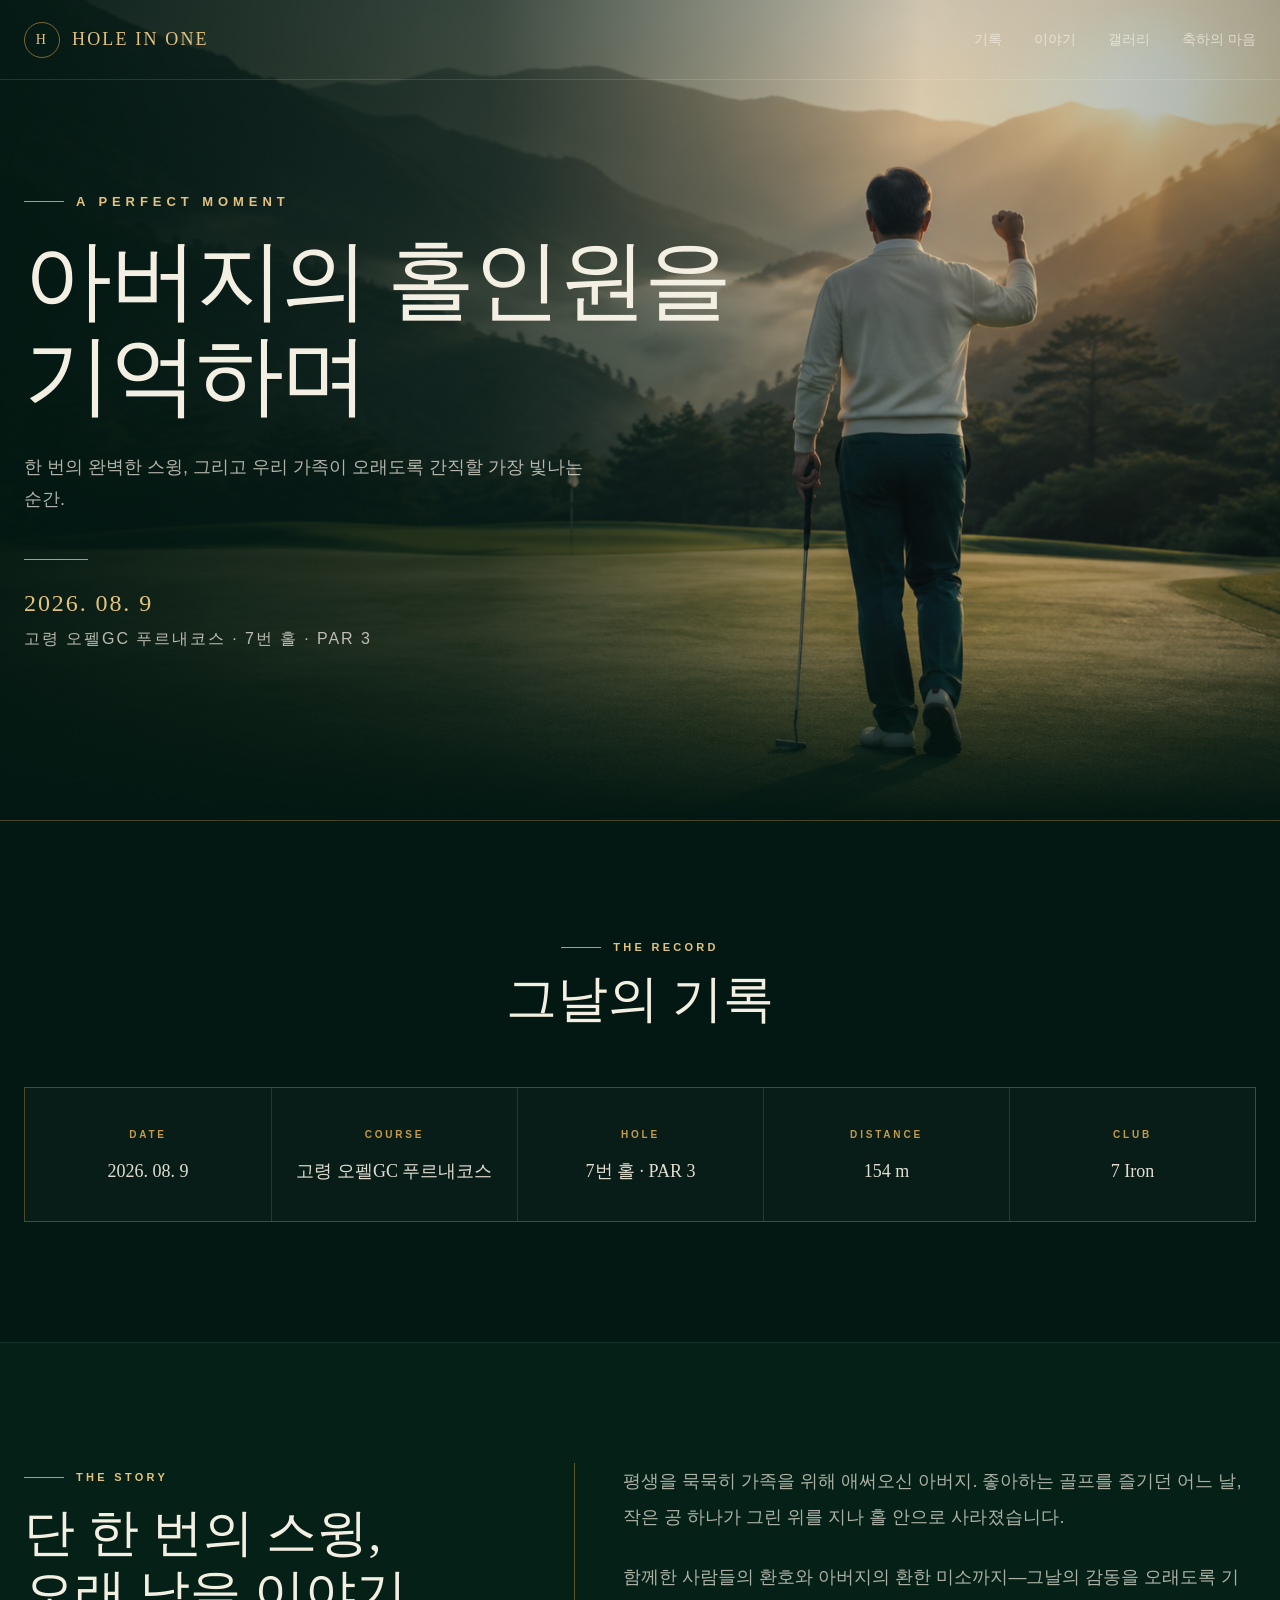
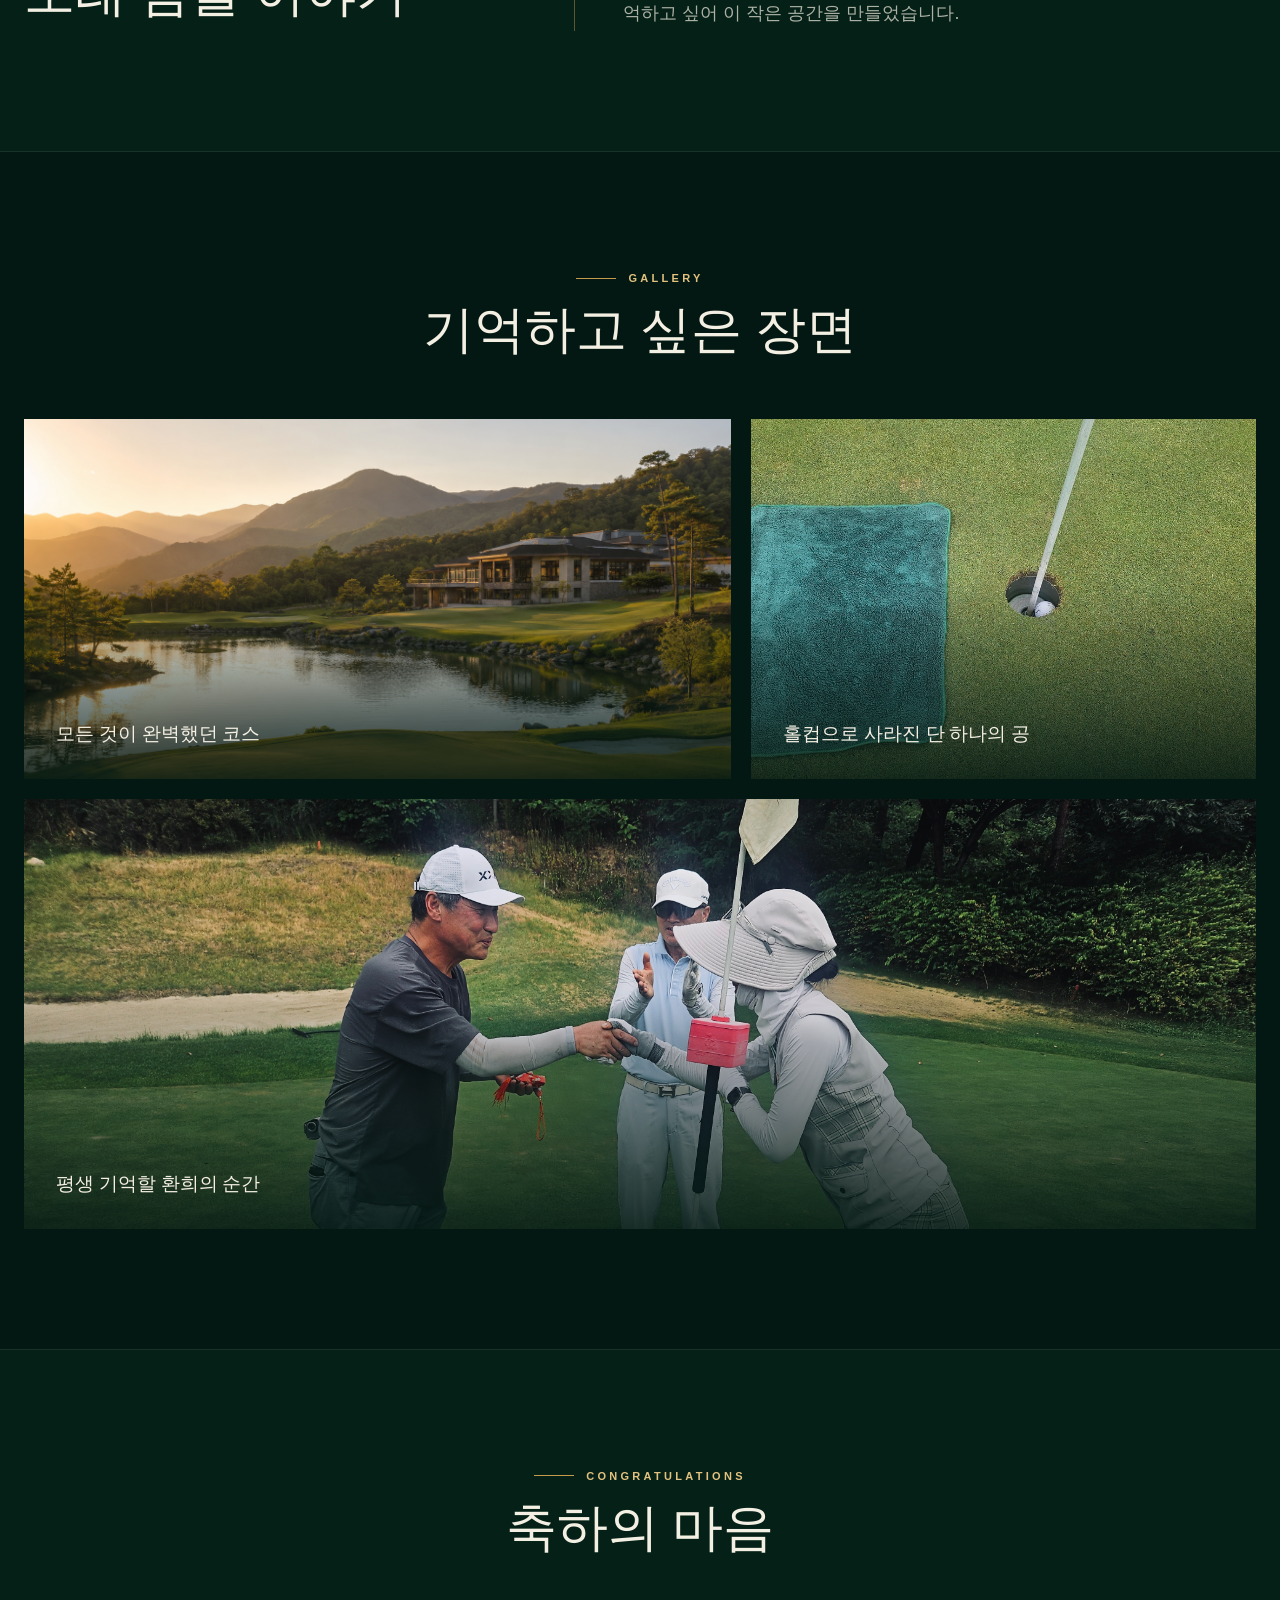
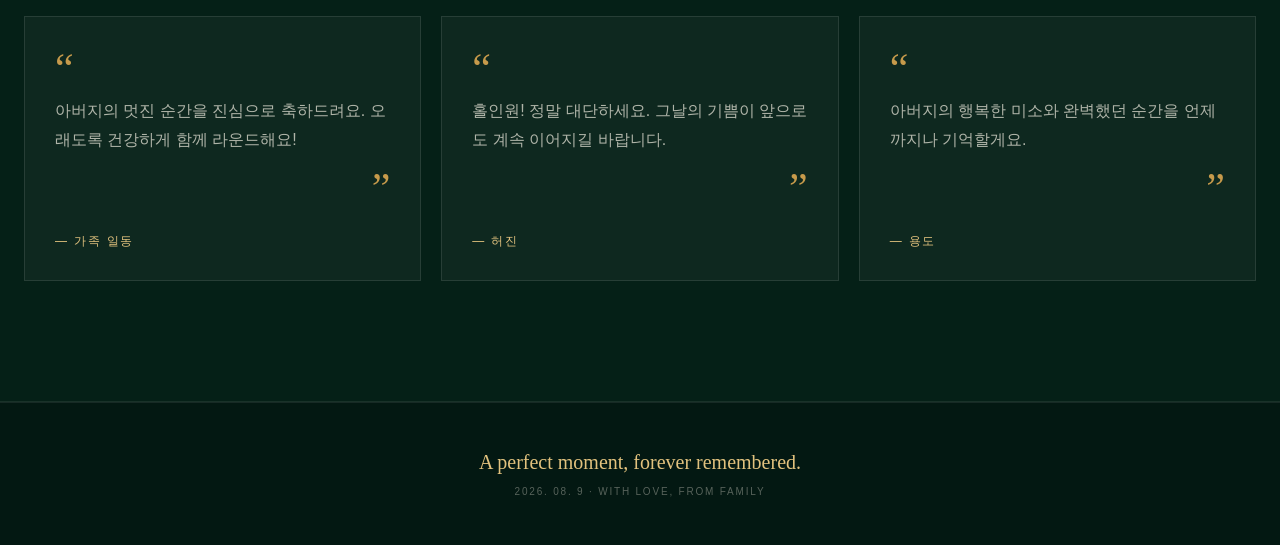
==== index.html @ 411aa20e "chore: add favicon.ico and prefer it in head" ====
<!doctype html>
<html lang="ko">
  <head>
    <meta charset="UTF-8" />
    <meta name="viewport" content="width=device-width, initial-scale=1" />
    <meta name="description" content="평생 기억할 아버지의 홀인원, 그 완벽한 순간을 기록합니다." />
    <meta name="theme-color" content="#031812" />
    <title>아버지의 홀인원 기념관</title>
    <!-- Social preview / favicon -->
    <link rel="icon" href="/favicon.ico" />
    <link rel="icon" type="image/png" href="/images/hero/hole-in-one-hero.png" />
    <link rel="apple-touch-icon" href="/images/hero/hole-in-one-hero.png" />
    <link rel="canonical" href="https://yongdokim5083.github.io/fathers-hole-in-one-static/" />
    <meta property="og:title" content="아버지의 홀인원 기념관" />
    <meta property="og:description" content="평생 기억할 아버지의 홀인원, 그 완벽한 순간을 기록합니다." />
    <meta property="og:type" content="website" />
    <meta property="og:url" content="https://yongdokim5083.github.io/fathers-hole-in-one-static/" />
    <meta property="og:image" content="https://yongdokim5083.github.io/fathers-hole-in-one-static/images/hero/hole-in-one-hero.png" />
    <meta name="twitter:card" content="summary_large_image" />
    <meta name="twitter:title" content="아버지의 홀인원 기념관" />
    <meta name="twitter:description" content="평생 기억할 아버지의 홀인원, 그 완벽한 순간을 기록합니다." />
    <meta name="twitter:image" content="https://yongdokim5083.github.io/fathers-hole-in-one-static/images/hero/hole-in-one-hero.png" />
    <link rel="stylesheet" href="./css/style.css" />
  </head>
  <body>
    <main>
      <section id="home" class="hero">
        <div class="hero__image" aria-hidden="true"></div>
        <div class="hero__shade" aria-hidden="true"></div>
        <header class="site-header">
          <a class="brand" href="#home" aria-label="처음으로"><span class="brand__mark">H</span><span>HOLE IN ONE</span></a>
          <nav aria-label="주요 메뉴">
            <a href="#record">기록</a><a href="#story">이야기</a><a href="#gallery">갤러리</a><a href="#messages">축하의 마음</a>
          </nav>
        </header>
        <div class="hero__content shell">
          <div class="hero__copy">
            <p class="overline"><span></span>A perfect moment</p>
            <h1 data-content="hero.title"></h1>
            <p class="hero__subtitle" data-content="hero.subtitle"></p>
            <div class="gold-line"></div>
            <p class="hero__date" data-content="event.date"></p>
            <p class="hero__place"><span data-content="event.club"></span> · <span data-content="event.course"></span></p>
          </div>
        </div>
      </section>

      <section id="record" class="section shell">
        <div class="section-title"><p class="eyebrow">The record</p><h2>그날의 기록</h2></div>
        <div id="record-grid" class="record-grid"></div>
      </section>

      <section id="story" class="section section--tinted">
        <div class="shell story-grid">
          <div><p class="eyebrow eyebrow--left">The story</p><h2>단 한 번의 스윙,<br />오래 남을 이야기</h2></div>
          <div id="story-copy" class="story-copy"></div>
        </div>
      </section>

      <section id="gallery" class="section shell">
        <div class="section-title"><p class="eyebrow">Gallery</p><h2>기억하고 싶은 장면</h2></div>
        <div id="gallery-grid" class="gallery-grid"></div>
      </section>

      <section id="messages" class="section section--tinted">
        <div class="shell">
          <div class="section-title"><p class="eyebrow">Congratulations</p><h2>축하의 마음</h2></div>
          <div id="message-grid" class="message-grid"></div>
        </div>
      </section>
    </main>

    <footer class="footer"><p>A perfect moment, forever remembered.</p><small><span data-content="event.date"></span> · WITH LOVE, FROM FAMILY</small></footer>

    <div id="image-modal" class="modal" role="dialog" aria-modal="true" aria-label="사진 크게 보기" aria-hidden="true">
      <button class="modal__backdrop" type="button" aria-label="사진 닫기"></button>
      <div class="modal__panel">
        <button id="modal-close" class="modal__close" type="button" aria-label="사진 닫기">×</button>
        <img id="modal-image" src="" alt="" />
        <p id="modal-caption"></p>
      </div>
    </div>
    <script src="./js/content.js"></script>
    <script src="./js/main.js"></script>
  </body>
</html>
---- css/style.css ----
:root {
  --forest-950:#031812; --forest-900:#08251c; --gold:#c69a4b; --gold-light:#e2c27e; --ivory:#f4efe3;
  --serif:Georgia,"Times New Roman","Noto Serif KR",serif; --sans:Arial,"Pretendard","Noto Sans KR",sans-serif;
}
*{box-sizing:border-box} html{scroll-behavior:smooth} body{margin:0;background:var(--forest-950);color:var(--ivory);font-family:var(--sans)}
a{color:inherit;text-decoration:none} img{display:block;max-width:100%} ::selection{background:var(--gold);color:var(--forest-950)}
.shell{width:min(calc(100% - 48px),1280px);margin-inline:auto}.hero{position:relative;min-height:820px;border-bottom:1px solid rgba(198,154,75,.35);overflow:hidden}
.hero__image{position:absolute;inset:0;background:url('../images/hero/hole-in-one-hero.png') 62% center/cover no-repeat}
.hero__shade{position:absolute;inset:0;background:linear-gradient(90deg,rgba(3,24,18,.94),rgba(3,24,18,.74) 38%,rgba(3,24,18,.14) 72%,rgba(3,24,18,.34)),linear-gradient(0deg,var(--forest-950),transparent 24%)}
.site-header{position:absolute;z-index:2;inset:0 0 auto;display:flex;align-items:center;justify-content:space-between;height:80px;padding:0 max(24px,calc((100vw - 1280px)/2));border-bottom:1px solid rgba(255,255,255,.12)}
.brand{display:flex;align-items:center;gap:12px;color:var(--gold-light);font:18px var(--serif);letter-spacing:.12em}.brand__mark{display:grid;place-items:center;width:36px;height:36px;border:1px solid rgba(198,154,75,.6);border-radius:50%;font-size:14px}
nav{display:flex;gap:32px;font-size:14px;color:rgba(244,239,227,.72)}nav a{transition:color .2s}nav a:hover{color:var(--gold-light)}
.hero__content{position:relative;display:flex;align-items:center;min-height:820px;padding-top:120px;padding-bottom:80px}.hero__copy{max-width:760px;animation:rise .9s ease-out both}
.overline{display:flex;align-items:center;gap:12px;margin:0 0 24px;color:var(--gold-light);font-size:13px;font-weight:700;letter-spacing:.38em;text-transform:uppercase}.overline span{width:40px;height:1px;background:var(--gold)}
h1,h2{margin:0;font-family:var(--serif);font-weight:500}h1{max-width:760px;font-size:clamp(50px,7vw,88px);line-height:1.08;letter-spacing:-.025em}h2{font-size:clamp(38px,4vw,52px);line-height:1.18}
.hero__subtitle{max-width:580px;margin:28px 0 0;color:rgba(244,239,227,.72);font-size:18px;line-height:1.8}.gold-line{width:64px;height:1px;margin-top:44px;background:var(--gold)}
.hero__date{margin:30px 0 0;color:var(--gold-light);font:24px var(--serif);letter-spacing:.08em}.hero__place{margin-top:12px;color:rgba(244,239,227,.75);letter-spacing:.12em}
.section{padding-block:120px;scroll-margin-top:40px}.section--tinted{border-block:1px solid rgba(255,255,255,.08);background:rgba(8,37,28,.6)}.section-title{text-align:center;margin-bottom:58px}.section-title h2{margin-top:16px}
.eyebrow{display:flex;align-items:center;justify-content:center;gap:12px;margin:0;color:var(--gold-light);font-size:11px;font-weight:700;letter-spacing:.3em;text-transform:uppercase}.eyebrow::before{content:"";width:40px;height:1px;background:var(--gold)}.eyebrow--left{justify-content:flex-start}
.record-grid{display:grid;grid-template-columns:repeat(5,1fr);border:1px solid rgba(198,154,75,.35);background:rgba(255,255,255,.025)}.record{padding:36px 20px;text-align:center}.record+.record{border-left:1px solid rgba(198,154,75,.2)}.record small{color:var(--gold);font-size:10px;font-weight:700;letter-spacing:.28em;text-transform:uppercase}.record p{margin:16px 0 0;color:rgba(244,239,227,.92);font:18px/1.5 var(--serif)}
.story-grid{display:grid;grid-template-columns:.8fr 1.2fr;align-items:center;gap:96px}.story-grid h2{margin-top:20px}.story-copy{border-left:1px solid rgba(198,154,75,.45);padding-left:48px}.story-copy p{max-width:720px;margin:0 0 24px;color:rgba(244,239,227,.7);font-size:18px;line-height:2}.story-copy p:last-child{margin-bottom:0}
.gallery-grid{display:grid;grid-template-columns:7fr 5fr;gap:20px}.gallery-item{position:relative;overflow:hidden;min-height:360px;padding:0;border:0;background:var(--forest-900);color:var(--ivory);cursor:zoom-in;text-align:left}.gallery-item:last-child{grid-column:1/-1;min-height:430px}.gallery-item img{width:100%;height:100%;position:absolute;inset:0;object-fit:cover;transition:transform .7s}.gallery-item:hover img,.gallery-item:focus-visible img{transform:scale(1.025)}.gallery-item::after{content:"";position:absolute;inset:0;background:linear-gradient(0deg,rgba(3,24,18,.86),transparent 55%)}.gallery-item span{position:absolute;z-index:1;inset:auto 0 0;padding:32px;font:19px var(--serif)}.gallery-item:focus-visible{outline:2px solid var(--gold-light);outline-offset:4px}
.message-grid{display:grid;grid-template-columns:repeat(3,1fr);gap:20px}
.message{margin:0;padding:30px;border:1px solid rgba(255,255,255,.1);background:rgba(255,255,255,.035)}
.message::before{content:'“';display:block;color:var(--gold);font:42px/1 var(--serif)}
.message p{min-height:96px;margin:8px 0 0;color:rgba(244,239,227,.7);line-height:1.8}
.message p::after{content:'”';display:block;color:var(--gold);font:42px/1 var(--serif);margin-top:12px;text-align:right}
.message footer{margin-top:24px;color:var(--gold-light);font-size:12px;letter-spacing:.15em}
.note{text-align:center;margin:30px 0 0;color:rgba(244,239,227,.4);font-size:12px}
.note code{font-family:monospace}
.footer{padding:48px 24px;text-align:center;border-top:1px solid rgba(255,255,255,.08)}.footer p{margin:0;color:var(--gold-light);font:20px var(--serif)}.footer small{display:block;margin-top:12px;color:rgba(244,239,227,.35);font-size:10px;letter-spacing:.18em}
.modal{position:fixed;z-index:100;inset:0;display:grid;place-items:center;padding:24px;visibility:hidden;opacity:0;transition:opacity .25s,visibility .25s}.modal.is-open{visibility:visible;opacity:1}.modal__backdrop{position:absolute;inset:0;width:100%;height:100%;border:0;background:rgba(1,10,7,.92);cursor:zoom-out}.modal__panel{position:relative;z-index:1;display:flex;flex-direction:column;align-items:center;max-width:min(1100px,94vw);max-height:92vh}.modal__panel img{display:block;max-width:100%;max-height:82vh;object-fit:contain;box-shadow:0 24px 80px rgba(0,0,0,.55)}.modal__panel p{margin:16px 0 0;color:rgba(244,239,227,.8);font:18px var(--serif);text-align:center}.modal__close{position:absolute;z-index:2;top:-18px;right:-18px;display:grid;place-items:center;width:44px;height:44px;border:1px solid rgba(226,194,126,.65);border-radius:50%;background:var(--forest-950);color:var(--ivory);font-size:30px;line-height:1;cursor:pointer}.modal__close:hover,.modal__close:focus-visible{background:var(--gold);color:var(--forest-950)}body.modal-open{overflow:hidden}
@keyframes rise{from{opacity:0;transform:translateY(20px)}to{opacity:1;transform:translateY(0)}}
@media(max-width:850px){.brand>span:last-child{display:none}nav{gap:18px;font-size:12px}.hero,.hero__content{min-height:740px}.hero__image{background-position:68% center}.record-grid{grid-template-columns:repeat(2,1fr)}.record+.record{border-left:0}.record:nth-child(even){border-left:1px solid rgba(198,154,75,.2)}.record:nth-child(n+3){border-top:1px solid rgba(198,154,75,.2)}.story-grid{grid-template-columns:1fr;gap:44px}.story-copy{padding-left:28px}.gallery-grid{grid-template-columns:1fr}.gallery-item:last-child{grid-column:auto}.message-grid{grid-template-columns:1fr}}
@media(max-width:560px){.shell{width:min(calc(100% - 32px),1280px)}.site-header{height:72px;padding-inline:16px}nav{gap:12px;font-size:11px}nav a:last-child{display:none}.hero__shade{background:linear-gradient(90deg,rgba(3,24,18,.92),rgba(3,24,18,.55)),linear-gradient(0deg,var(--forest-950),transparent 30%)}h1{font-size:48px}.hero__subtitle{font-size:16px}.section{padding-block:88px}.record-grid{grid-template-columns:1fr}.record:nth-child(even){border-left:0}.record+.record{border-top:1px solid rgba(198,154,75,.2)}.gallery-item,.gallery-item:last-child{min-height:320px}.modal{padding:14px}.modal__close{top:10px;right:10px;width:40px;height:40px;background:rgba(3,24,18,.85)}.modal__panel p{font-size:16px}}
@media(prefers-reduced-motion:reduce){html{scroll-behavior:auto}.hero__copy{animation:none}.gallery-item img{transition:none}}
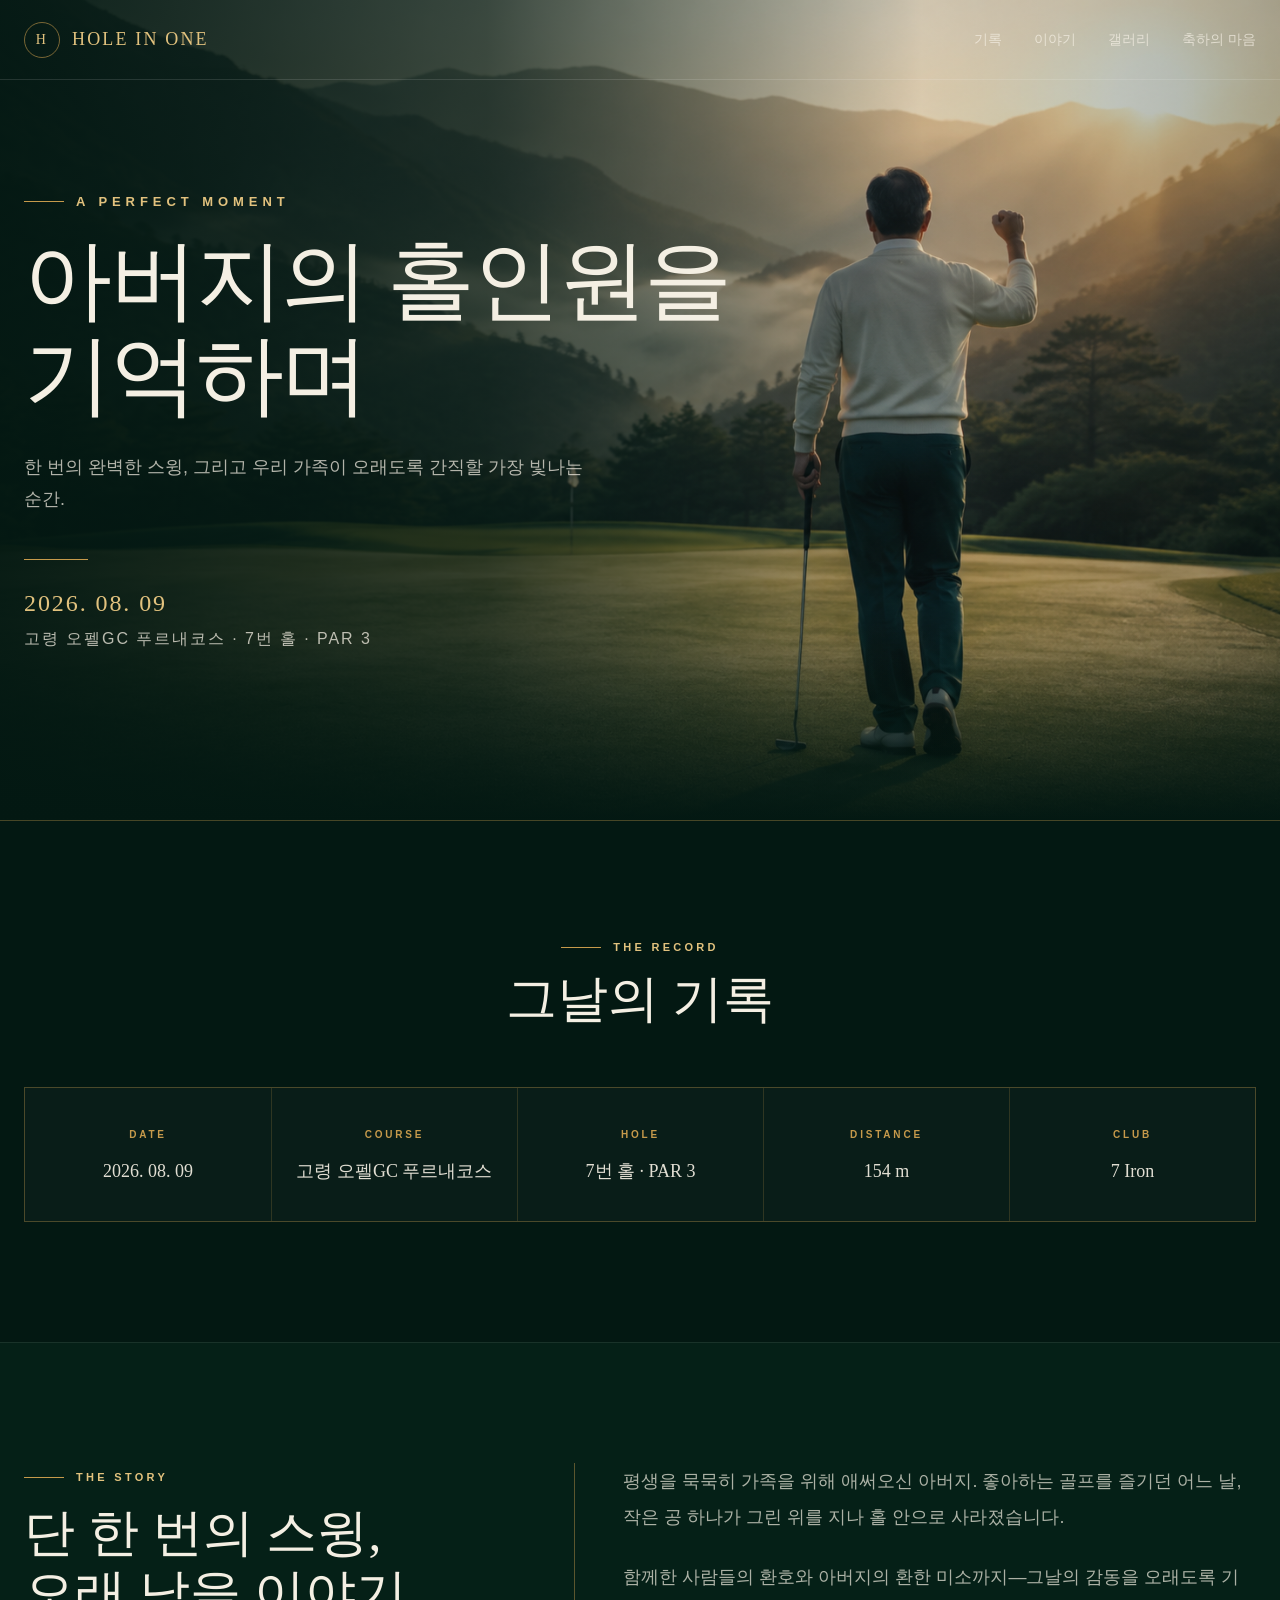
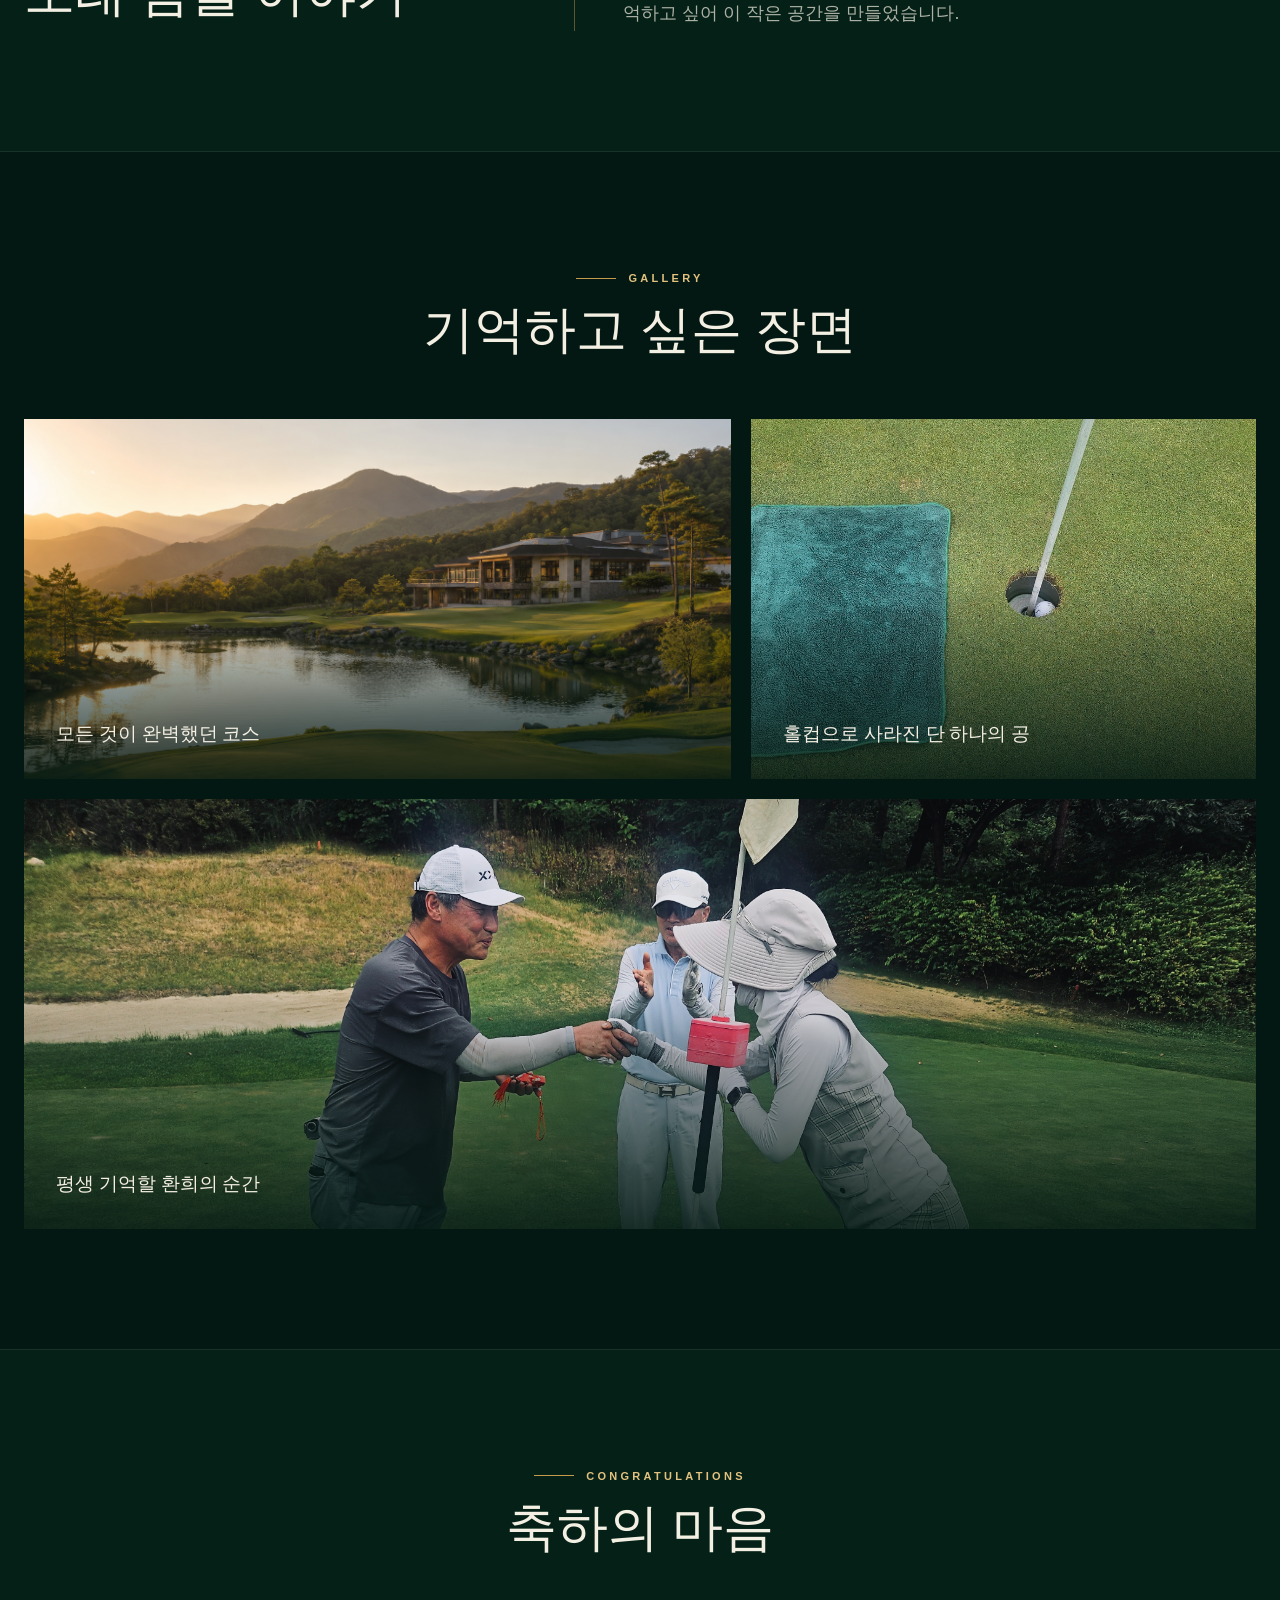
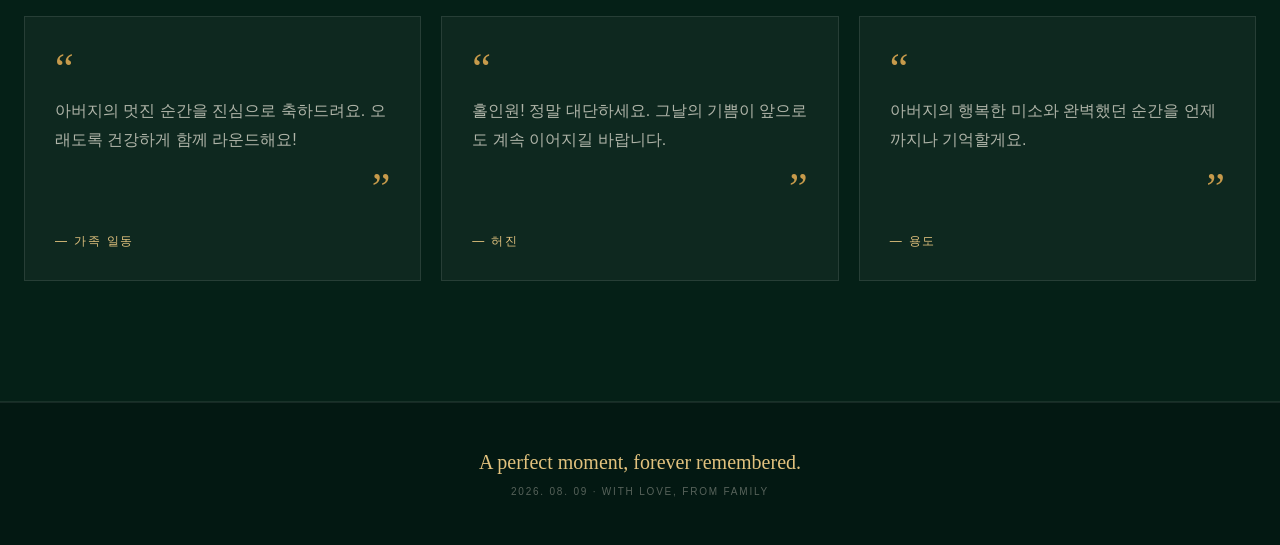
==== commit 36e4559b: "chore(deploy): set site version 1927bb7" ====
--- a/index.html
+++ b/index.html
@@ -7,20 +7,20 @@
     <meta name="theme-color" content="#031812" />
     <title>아버지의 홀인원 기념관</title>
     <!-- Social preview / favicon -->
-    <link rel="icon" href="/favicon.ico" />
-    <link rel="icon" type="image/png" href="/images/hero/hole-in-one-hero.png" />
-    <link rel="apple-touch-icon" href="/images/hero/hole-in-one-hero.png" />
+    <link rel="icon" href="/favicon.ico?v=1927bb7" />
+    <link rel="icon" type="image/png" href="/images/hero/hole-in-one-hero.png?v=1927bb7" />
+    <link rel="apple-touch-icon" href="/images/hero/hole-in-one-hero.png?v=1927bb7" />
     <link rel="canonical" href="https://yongdokim5083.github.io/fathers-hole-in-one-static/" />
     <meta property="og:title" content="아버지의 홀인원 기념관" />
     <meta property="og:description" content="평생 기억할 아버지의 홀인원, 그 완벽한 순간을 기록합니다." />
     <meta property="og:type" content="website" />
     <meta property="og:url" content="https://yongdokim5083.github.io/fathers-hole-in-one-static/" />
-    <meta property="og:image" content="https://yongdokim5083.github.io/fathers-hole-in-one-static/images/hero/hole-in-one-hero.png" />
+    <meta property="og:image" content="https://yongdokim5083.github.io/fathers-hole-in-one-static/images/hero/hole-in-one-hero.png?v=1927bb7" />
     <meta name="twitter:card" content="summary_large_image" />
     <meta name="twitter:title" content="아버지의 홀인원 기념관" />
     <meta name="twitter:description" content="평생 기억할 아버지의 홀인원, 그 완벽한 순간을 기록합니다." />
-    <meta name="twitter:image" content="https://yongdokim5083.github.io/fathers-hole-in-one-static/images/hero/hole-in-one-hero.png" />
-    <link rel="stylesheet" href="./css/style.css" />
+    <meta name="twitter:image" content="https://yongdokim5083.github.io/fathers-hole-in-one-static/images/hero/hole-in-one-hero.png?v=1927bb7" />
+    <link rel="stylesheet" href="./css/style.css?v=1927bb7" />
   </head>
   <body>
     <main>
@@ -80,7 +80,8 @@
         <p id="modal-caption"></p>
       </div>
     </div>
-    <script src="./js/content.js"></script>
-    <script src="./js/main.js"></script>
+    <script>window.SITE_VERSION='1927bb7';</script>
+    <script src="./js/content.js?v=1927bb7"></script>
+    <script src="./js/main.js?v=1927bb7"></script>
   </body>
 </html>
--- a/css/style.css
+++ b/css/style.css
@@ -5,7 +5,7 @@
 *{box-sizing:border-box} html{scroll-behavior:smooth} body{margin:0;background:var(--forest-950);color:var(--ivory);font-family:var(--sans)}
 a{color:inherit;text-decoration:none} img{display:block;max-width:100%} ::selection{background:var(--gold);color:var(--forest-950)}
 .shell{width:min(calc(100% - 48px),1280px);margin-inline:auto}.hero{position:relative;min-height:820px;border-bottom:1px solid rgba(198,154,75,.35);overflow:hidden}
-.hero__image{position:absolute;inset:0;background:url('../images/hero/hole-in-one-hero.png') 62% center/cover no-repeat}
+.hero__image{position:absolute;inset:0;background:url('../images/hero/hole-in-one-hero.png?v=1927bb7') 62% center/cover no-repeat}
 .hero__shade{position:absolute;inset:0;background:linear-gradient(90deg,rgba(3,24,18,.94),rgba(3,24,18,.74) 38%,rgba(3,24,18,.14) 72%,rgba(3,24,18,.34)),linear-gradient(0deg,var(--forest-950),transparent 24%)}
 .site-header{position:absolute;z-index:2;inset:0 0 auto;display:flex;align-items:center;justify-content:space-between;height:80px;padding:0 max(24px,calc((100vw - 1280px)/2));border-bottom:1px solid rgba(255,255,255,.12)}
 .brand{display:flex;align-items:center;gap:12px;color:var(--gold-light);font:18px var(--serif);letter-spacing:.12em}.brand__mark{display:grid;place-items:center;width:36px;height:36px;border:1px solid rgba(198,154,75,.6);border-radius:50%;font-size:14px}
@@ -20,14 +20,11 @@
 .record-grid{display:grid;grid-template-columns:repeat(5,1fr);border:1px solid rgba(198,154,75,.35);background:rgba(255,255,255,.025)}.record{padding:36px 20px;text-align:center}.record+.record{border-left:1px solid rgba(198,154,75,.2)}.record small{color:var(--gold);font-size:10px;font-weight:700;letter-spacing:.28em;text-transform:uppercase}.record p{margin:16px 0 0;color:rgba(244,239,227,.92);font:18px/1.5 var(--serif)}
 .story-grid{display:grid;grid-template-columns:.8fr 1.2fr;align-items:center;gap:96px}.story-grid h2{margin-top:20px}.story-copy{border-left:1px solid rgba(198,154,75,.45);padding-left:48px}.story-copy p{max-width:720px;margin:0 0 24px;color:rgba(244,239,227,.7);font-size:18px;line-height:2}.story-copy p:last-child{margin-bottom:0}
 .gallery-grid{display:grid;grid-template-columns:7fr 5fr;gap:20px}.gallery-item{position:relative;overflow:hidden;min-height:360px;padding:0;border:0;background:var(--forest-900);color:var(--ivory);cursor:zoom-in;text-align:left}.gallery-item:last-child{grid-column:1/-1;min-height:430px}.gallery-item img{width:100%;height:100%;position:absolute;inset:0;object-fit:cover;transition:transform .7s}.gallery-item:hover img,.gallery-item:focus-visible img{transform:scale(1.025)}.gallery-item::after{content:"";position:absolute;inset:0;background:linear-gradient(0deg,rgba(3,24,18,.86),transparent 55%)}.gallery-item span{position:absolute;z-index:1;inset:auto 0 0;padding:32px;font:19px var(--serif)}.gallery-item:focus-visible{outline:2px solid var(--gold-light);outline-offset:4px}
-.message-grid{display:grid;grid-template-columns:repeat(3,1fr);gap:20px}
-.message{margin:0;padding:30px;border:1px solid rgba(255,255,255,.1);background:rgba(255,255,255,.035)}
-.message::before{content:'“';display:block;color:var(--gold);font:42px/1 var(--serif)}
+.message-grid{display:grid;grid-template-columns:repeat(3,1fr);gap:20px}.message{margin:0;padding:30px;border:1px solid rgba(255,255,255,.1);background:rgba(255,255,255,.035)}.message::before{content:'“';display:block;color:var(--gold);font:42px/1 var(--serif)}
 .message p{min-height:96px;margin:8px 0 0;color:rgba(244,239,227,.7);line-height:1.8}
 .message p::after{content:'”';display:block;color:var(--gold);font:42px/1 var(--serif);margin-top:12px;text-align:right}
 .message footer{margin-top:24px;color:var(--gold-light);font-size:12px;letter-spacing:.15em}
-.note{text-align:center;margin:30px 0 0;color:rgba(244,239,227,.4);font-size:12px}
-.note code{font-family:monospace}
+.note{text-align:center;margin:30px 0 0;color:rgba(244,239,227,.4);font-size:12px}.note code{font-family:monospace}
 .footer{padding:48px 24px;text-align:center;border-top:1px solid rgba(255,255,255,.08)}.footer p{margin:0;color:var(--gold-light);font:20px var(--serif)}.footer small{display:block;margin-top:12px;color:rgba(244,239,227,.35);font-size:10px;letter-spacing:.18em}
 .modal{position:fixed;z-index:100;inset:0;display:grid;place-items:center;padding:24px;visibility:hidden;opacity:0;transition:opacity .25s,visibility .25s}.modal.is-open{visibility:visible;opacity:1}.modal__backdrop{position:absolute;inset:0;width:100%;height:100%;border:0;background:rgba(1,10,7,.92);cursor:zoom-out}.modal__panel{position:relative;z-index:1;display:flex;flex-direction:column;align-items:center;max-width:min(1100px,94vw);max-height:92vh}.modal__panel img{display:block;max-width:100%;max-height:82vh;object-fit:contain;box-shadow:0 24px 80px rgba(0,0,0,.55)}.modal__panel p{margin:16px 0 0;color:rgba(244,239,227,.8);font:18px var(--serif);text-align:center}.modal__close{position:absolute;z-index:2;top:-18px;right:-18px;display:grid;place-items:center;width:44px;height:44px;border:1px solid rgba(226,194,126,.65);border-radius:50%;background:var(--forest-950);color:var(--ivory);font-size:30px;line-height:1;cursor:pointer}.modal__close:hover,.modal__close:focus-visible{background:var(--gold);color:var(--forest-950)}body.modal-open{overflow:hidden}
 @keyframes rise{from{opacity:0;transform:translateY(20px)}to{opacity:1;transform:translateY(0)}}
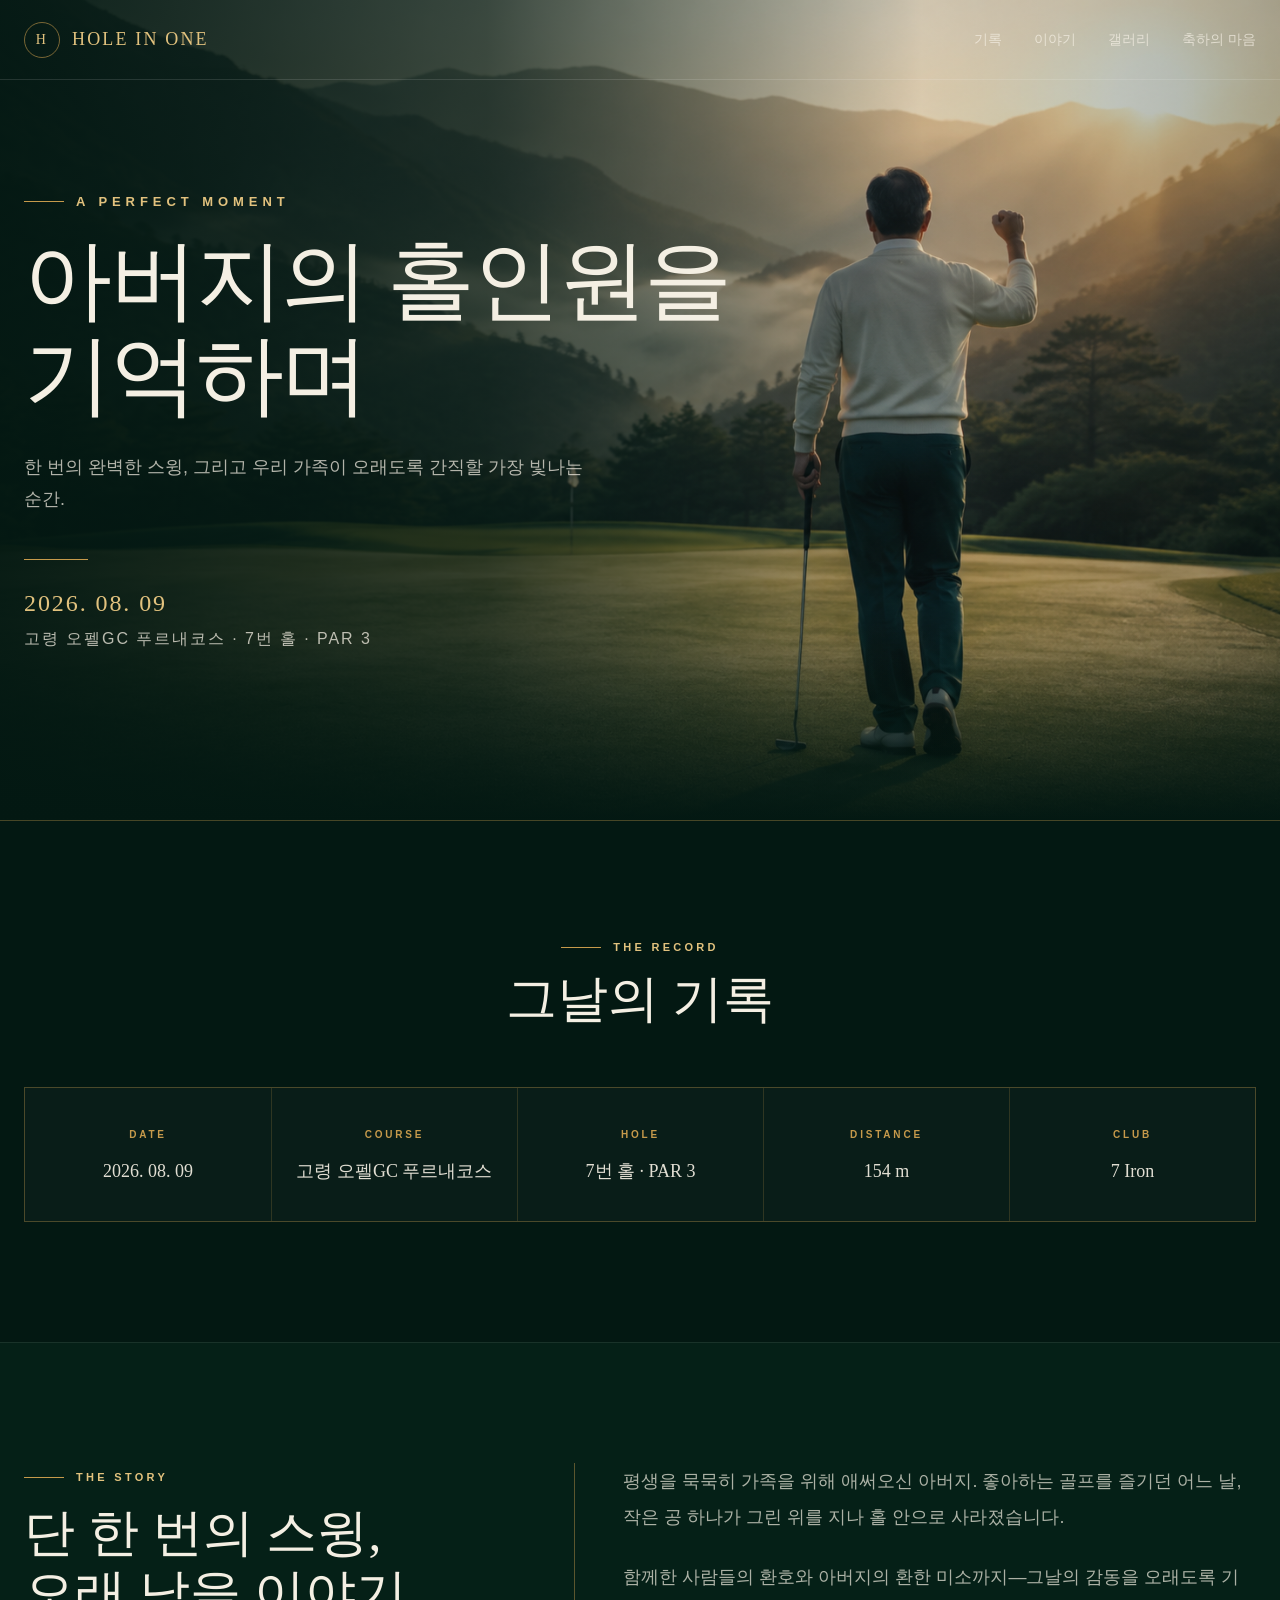
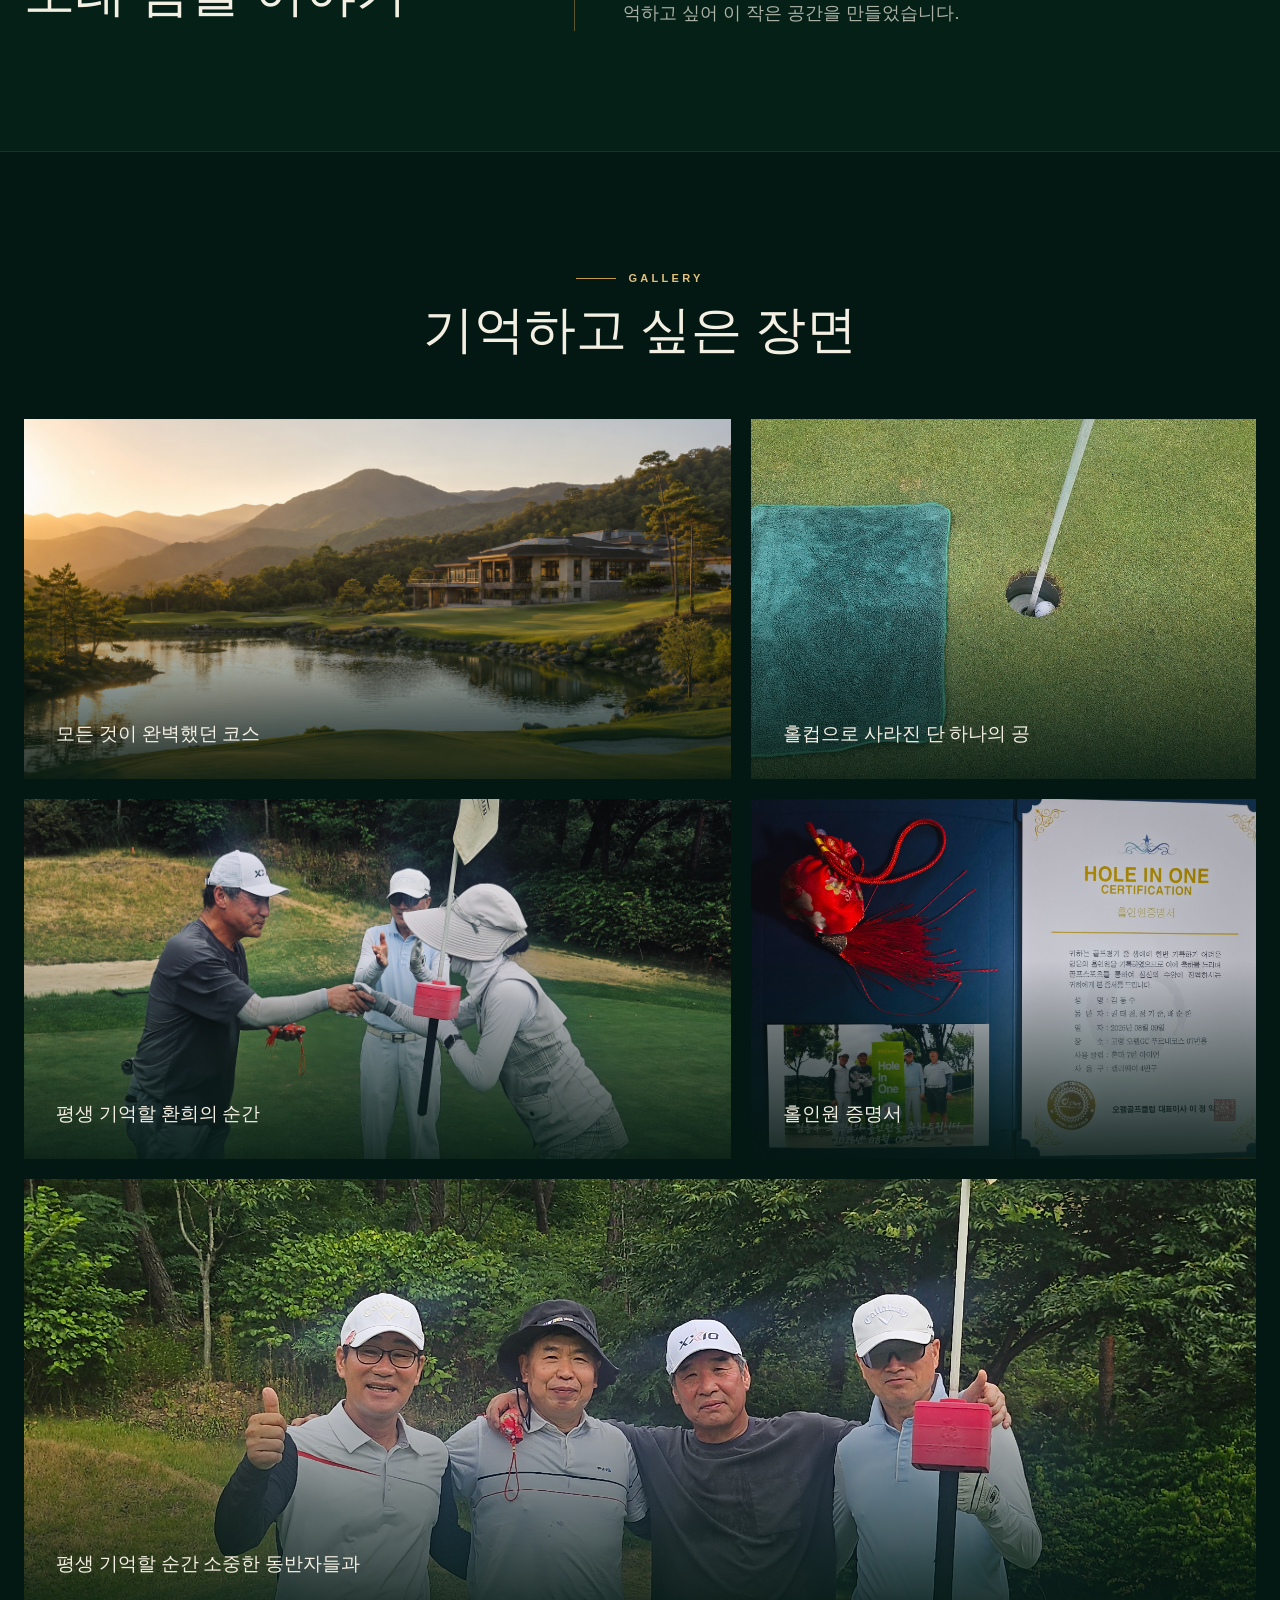
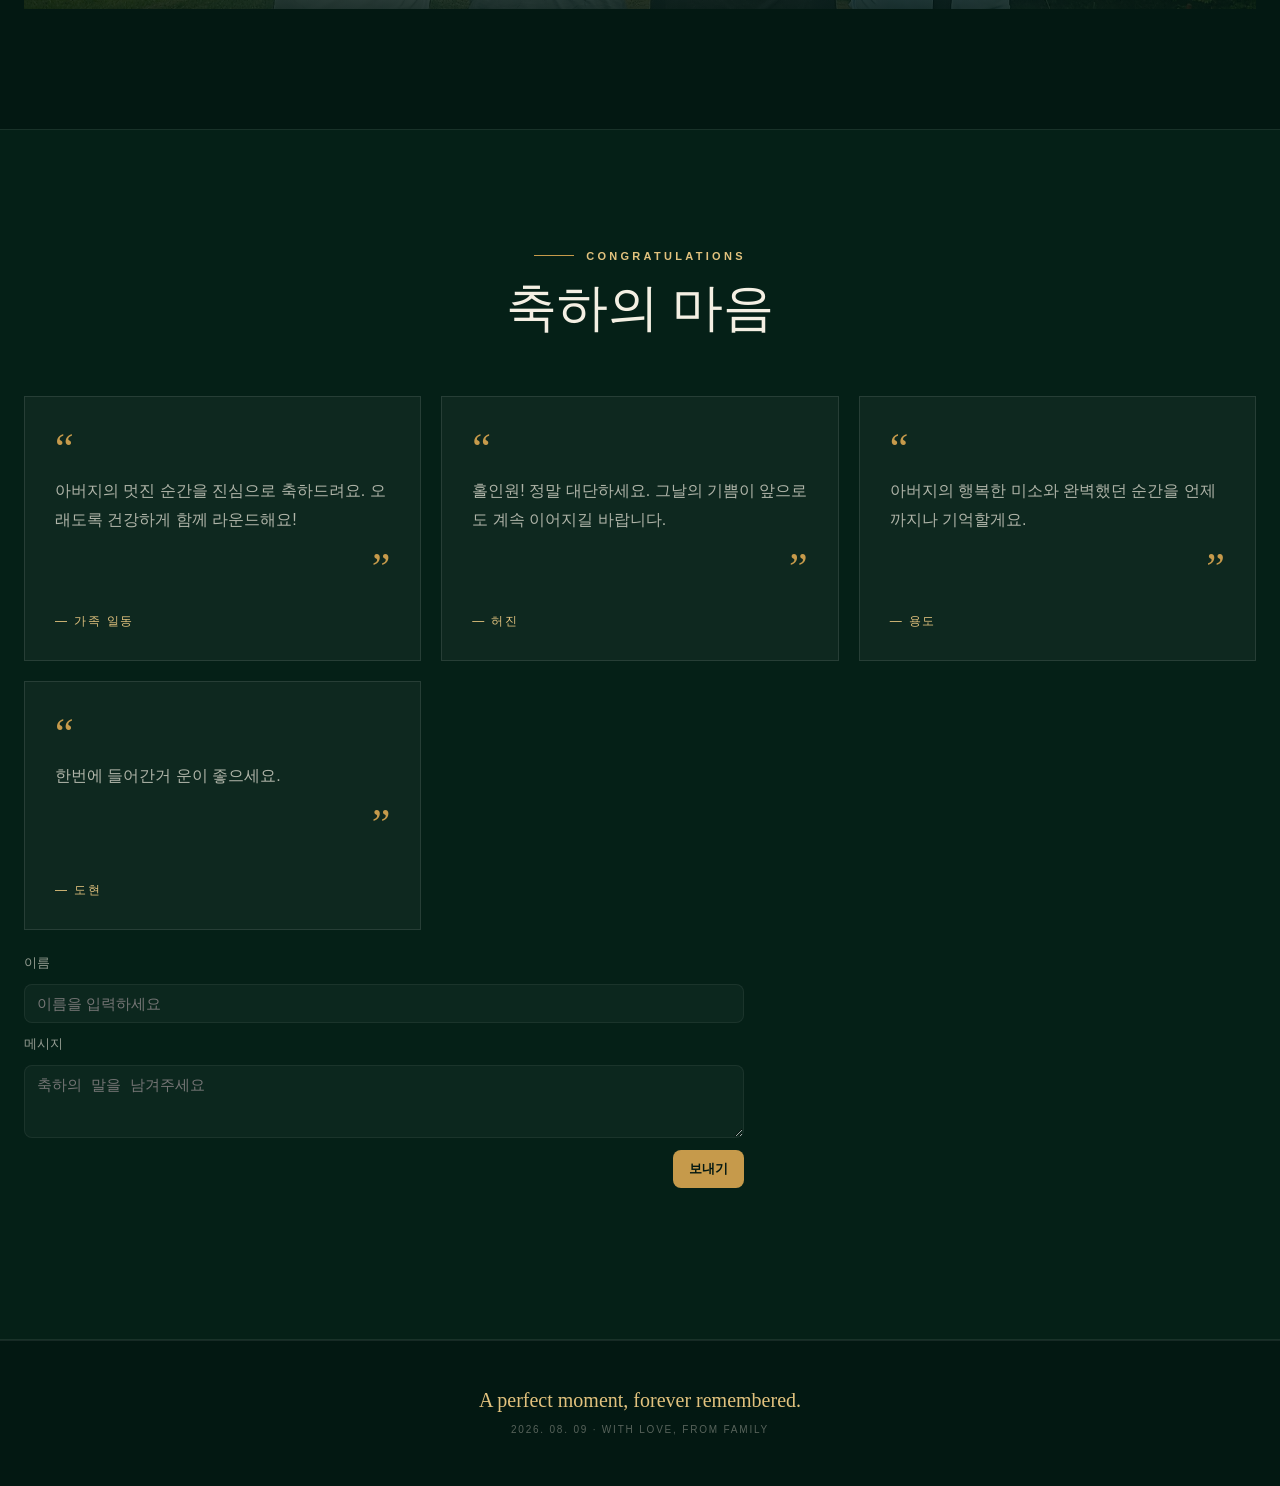
==== commit b6f0e239: "feat(messages): add form and localStorage; style: message form visuals" ====
--- a/index.html
+++ b/index.html
@@ -66,6 +66,16 @@
         <div class="shell">
           <div class="section-title"><p class="eyebrow">Congratulations</p><h2>축하의 마음</h2></div>
           <div id="message-grid" class="message-grid"></div>
+          <form id="message-form" class="message-form" aria-label="축하 메시지 등록">
+            <label for="message-name">이름</label>
+            <input id="message-name" name="name" type="text" placeholder="이름을 입력하세요" required />
+            <label for="message-text">메시지</label>
+            <textarea id="message-text" name="text" rows="3" placeholder="축하의 말을 남겨주세요" required></textarea>
+            <div class="message-form__actions">
+              <button type="submit" class="button">보내기</button>
+            </div>
+            <p id="message-status" class="message-status" aria-live="polite"></p>
+          </form>
         </div>
       </section>
     </main>
--- a/css/style.css
+++ b/css/style.css
@@ -24,6 +24,13 @@
 .message p{min-height:96px;margin:8px 0 0;color:rgba(244,239,227,.7);line-height:1.8}
 .message p::after{content:'”';display:block;color:var(--gold);font:42px/1 var(--serif);margin-top:12px;text-align:right}
 .message footer{margin-top:24px;color:var(--gold-light);font-size:12px;letter-spacing:.15em}
+.message-form{margin-top:24px;display:flex;flex-direction:column;gap:12px;max-width:720px}
+.message-form label{font-size:13px;color:rgba(244,239,227,.6)}
+.message-form input,.message-form textarea{background:rgba(255,255,255,.03);border:1px solid rgba(255,255,255,.06);color:var(--ivory);padding:10px 12px;border-radius:8px;font-size:15px}
+.message-form input:focus,.message-form textarea:focus{outline:none;box-shadow:0 0 0 4px rgba(198,154,75,.06);border-color:var(--gold-light)}
+.message-form__actions{display:flex;justify-content:flex-end}
+.message-form .button{background:var(--gold);color:var(--forest-950);border:0;padding:10px 16px;border-radius:8px;font-weight:700;cursor:pointer}
+.message-status{color:rgba(244,239,227,.7);font-size:13px;margin-top:6px}
 .note{text-align:center;margin:30px 0 0;color:rgba(244,239,227,.4);font-size:12px}.note code{font-family:monospace}
 .footer{padding:48px 24px;text-align:center;border-top:1px solid rgba(255,255,255,.08)}.footer p{margin:0;color:var(--gold-light);font:20px var(--serif)}.footer small{display:block;margin-top:12px;color:rgba(244,239,227,.35);font-size:10px;letter-spacing:.18em}
 .modal{position:fixed;z-index:100;inset:0;display:grid;place-items:center;padding:24px;visibility:hidden;opacity:0;transition:opacity .25s,visibility .25s}.modal.is-open{visibility:visible;opacity:1}.modal__backdrop{position:absolute;inset:0;width:100%;height:100%;border:0;background:rgba(1,10,7,.92);cursor:zoom-out}.modal__panel{position:relative;z-index:1;display:flex;flex-direction:column;align-items:center;max-width:min(1100px,94vw);max-height:92vh}.modal__panel img{display:block;max-width:100%;max-height:82vh;object-fit:contain;box-shadow:0 24px 80px rgba(0,0,0,.55)}.modal__panel p{margin:16px 0 0;color:rgba(244,239,227,.8);font:18px var(--serif);text-align:center}.modal__close{position:absolute;z-index:2;top:-18px;right:-18px;display:grid;place-items:center;width:44px;height:44px;border:1px solid rgba(226,194,126,.65);border-radius:50%;background:var(--forest-950);color:var(--ivory);font-size:30px;line-height:1;cursor:pointer}.modal__close:hover,.modal__close:focus-visible{background:var(--gold);color:var(--forest-950)}body.modal-open{overflow:hidden}
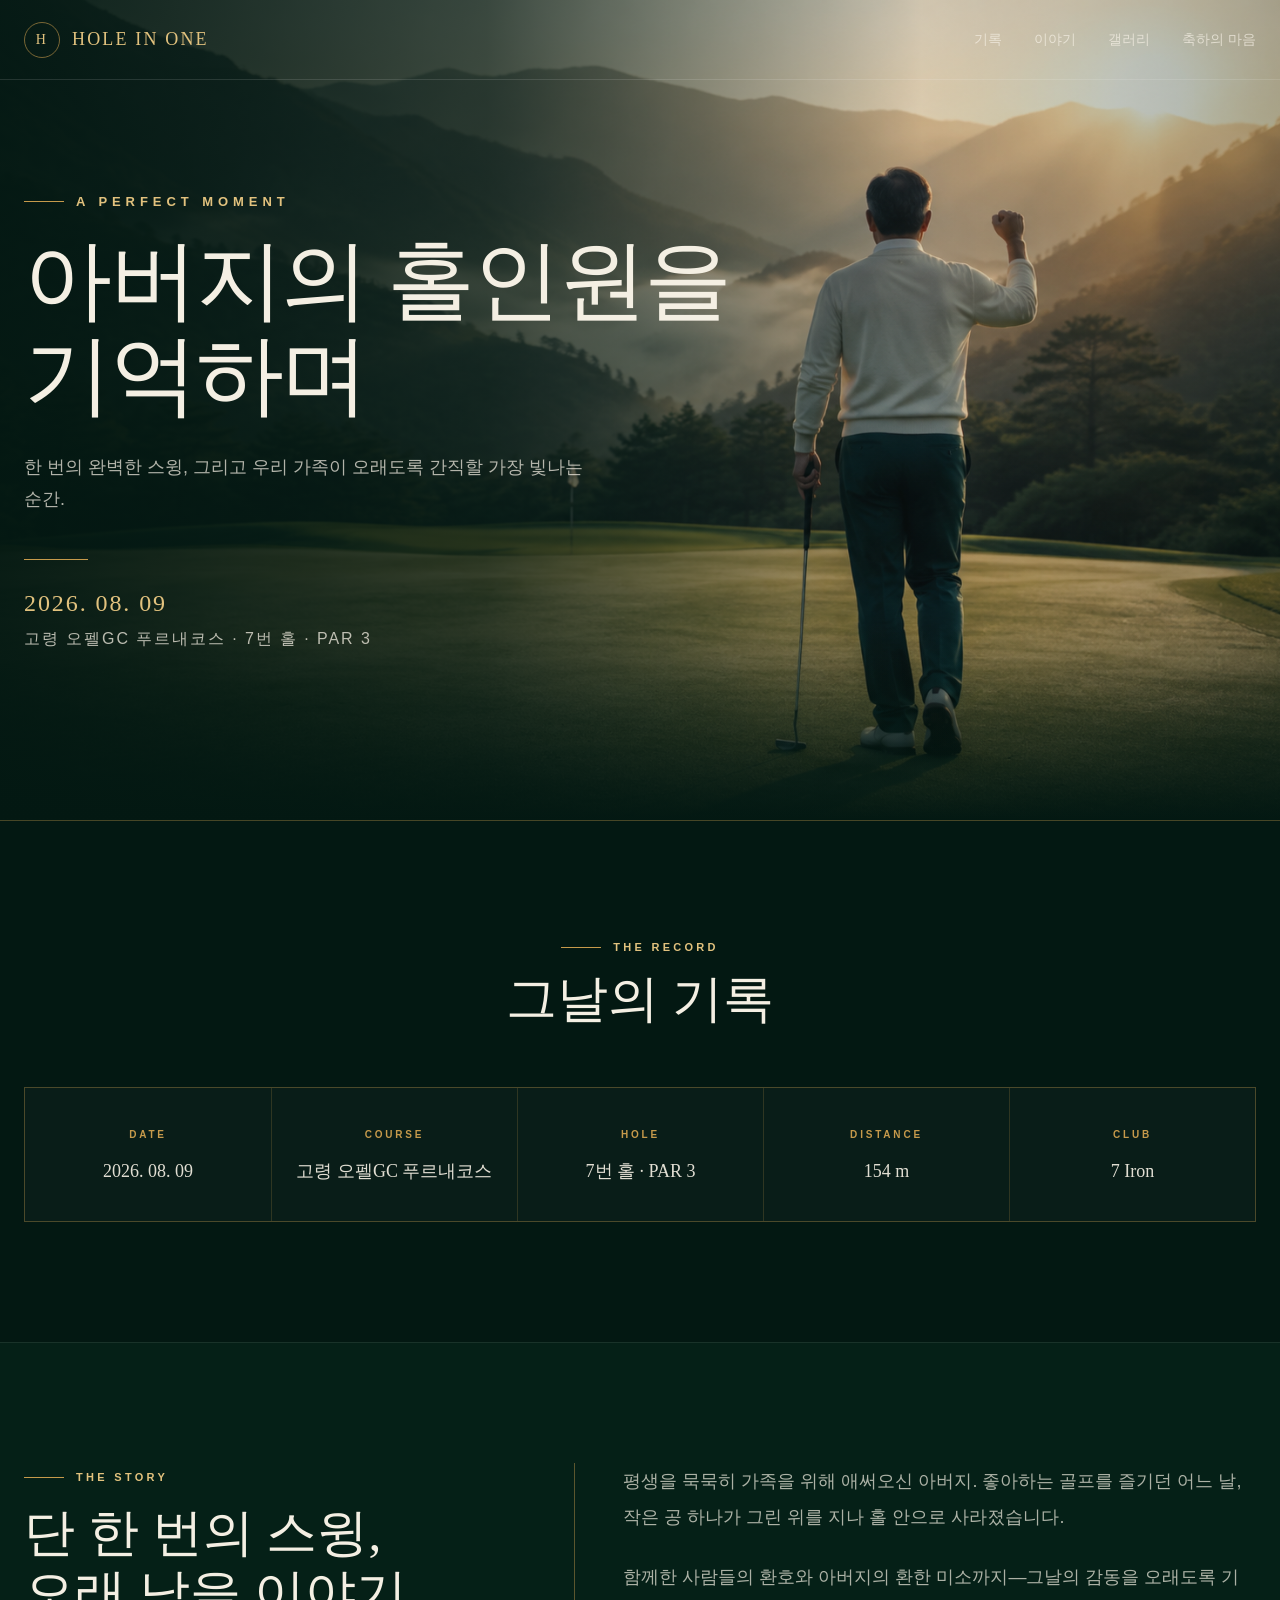
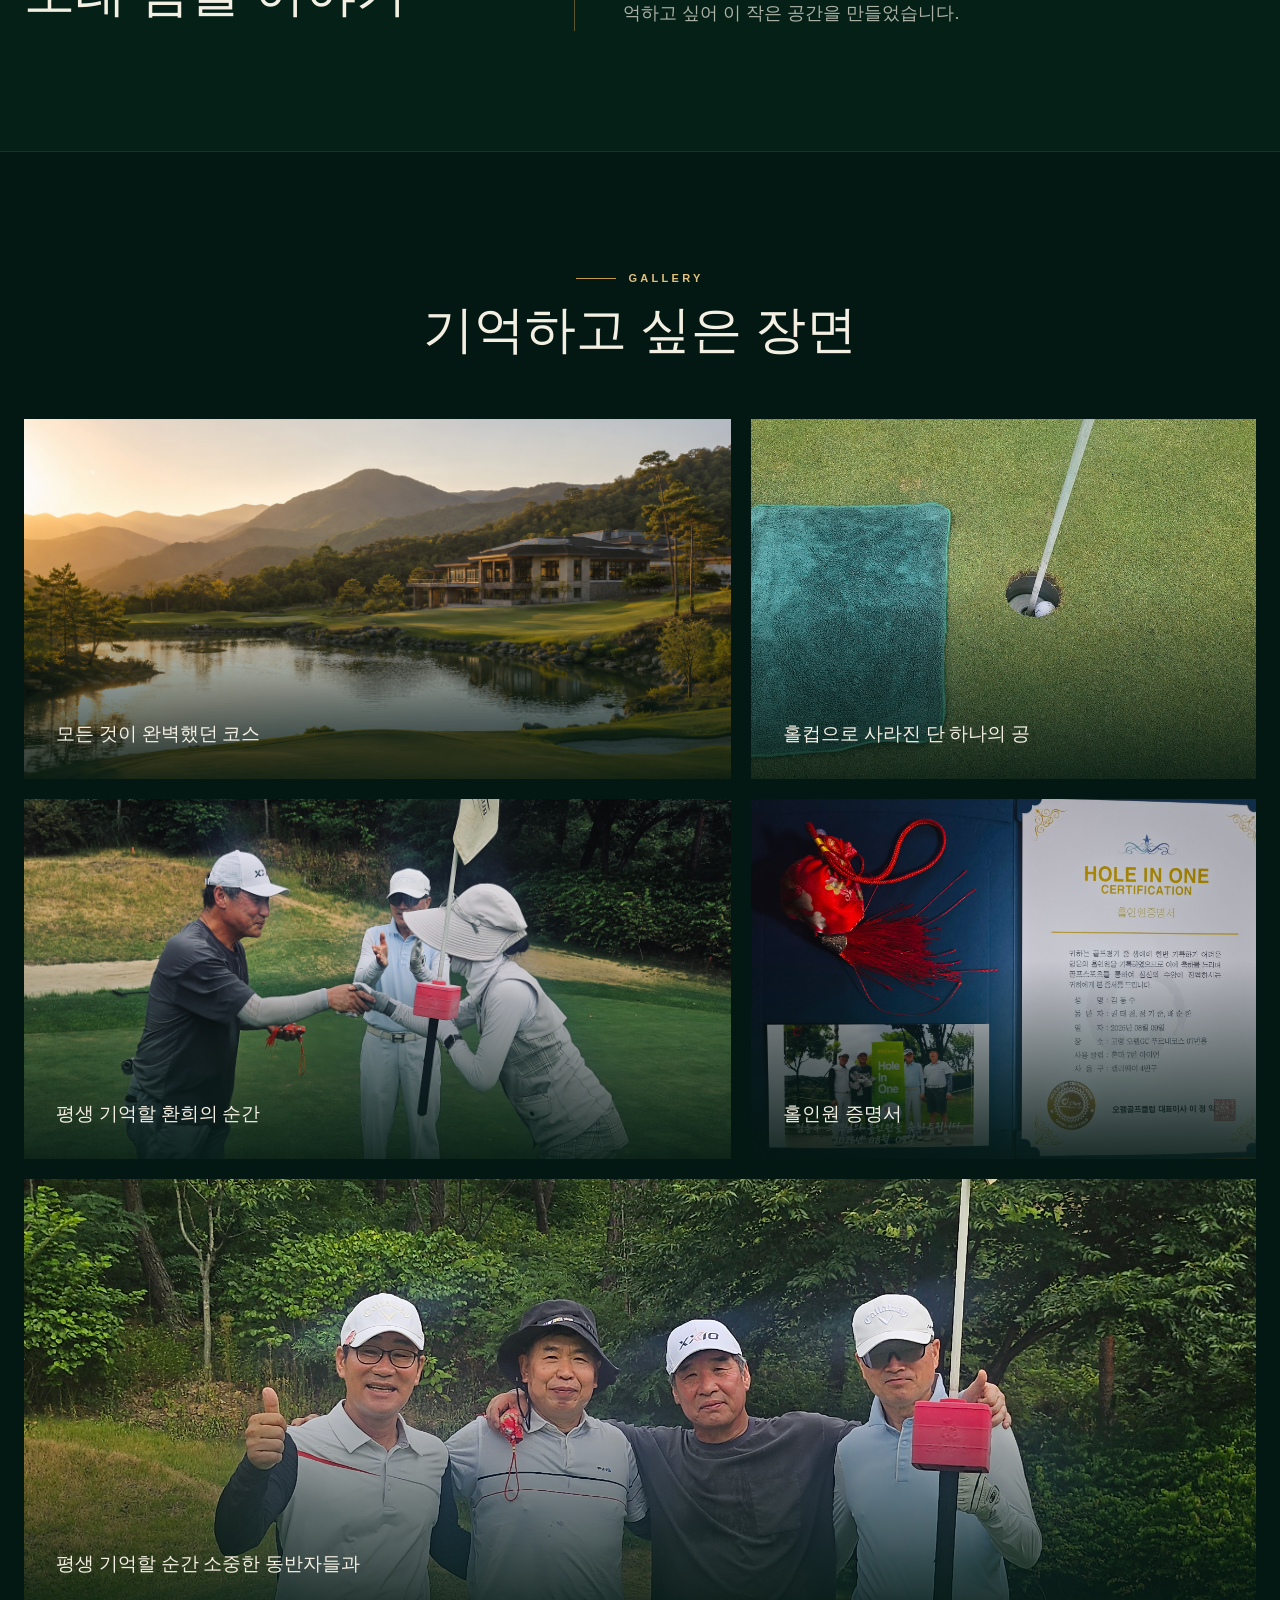
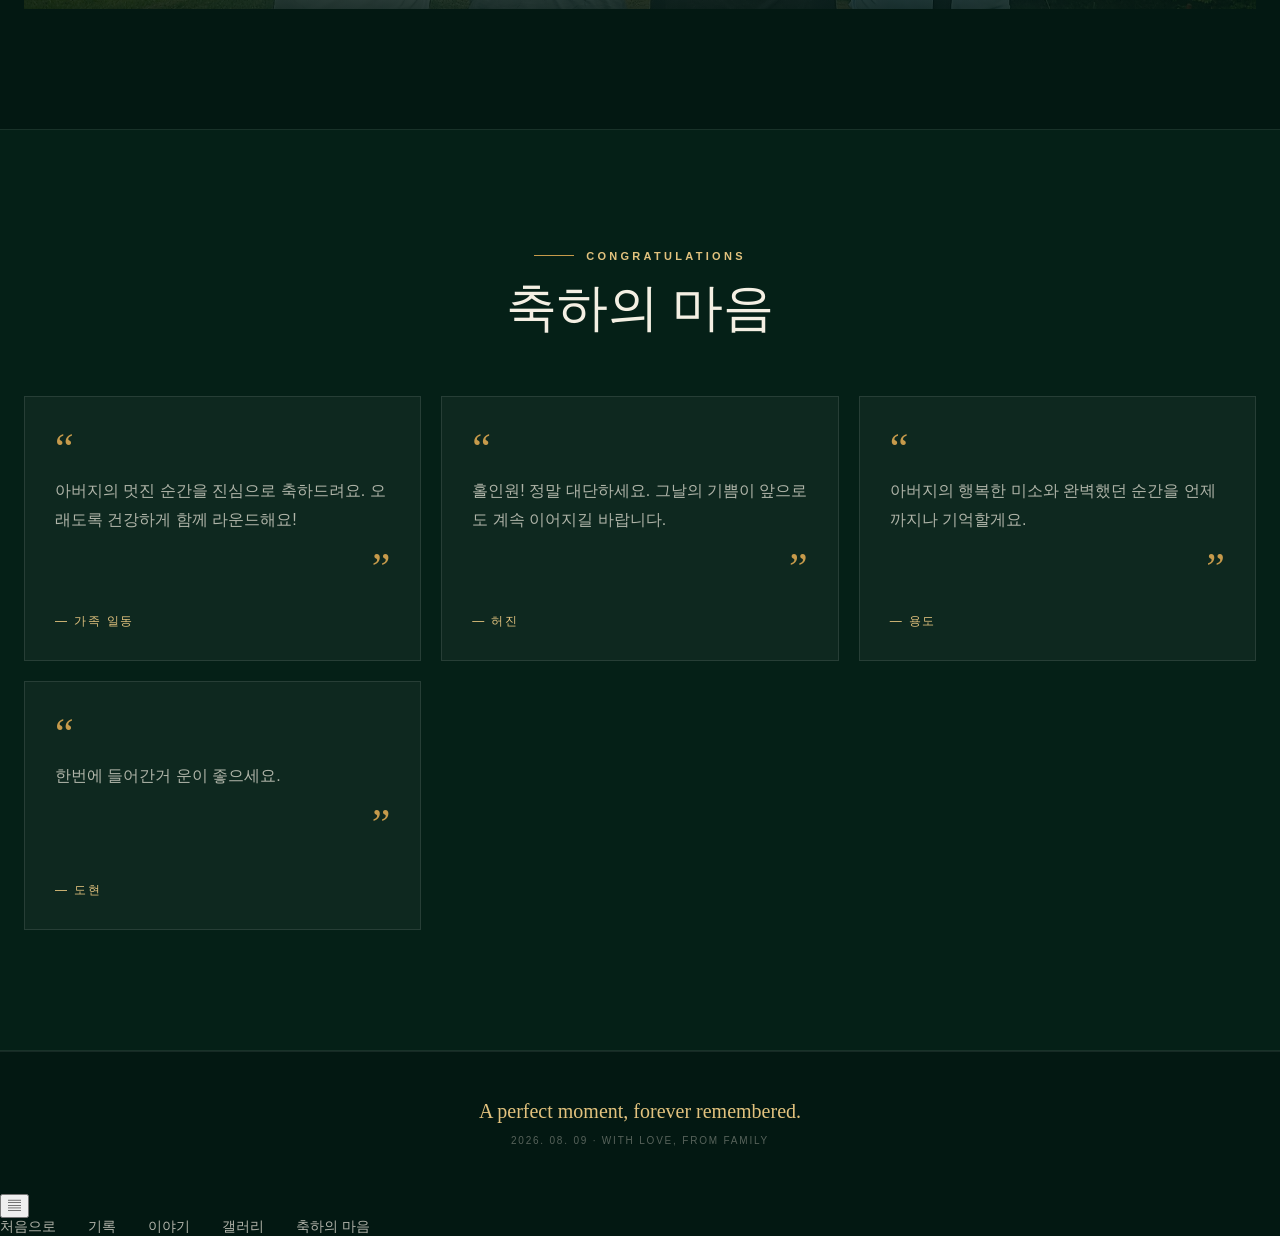
==== commit 45c2ce6c: "chore(ui): comment out message form until DB integration" ====
--- a/index.html
+++ b/index.html
@@ -66,7 +66,8 @@
         <div class="shell">
           <div class="section-title"><p class="eyebrow">Congratulations</p><h2>축하의 마음</h2></div>
           <div id="message-grid" class="message-grid"></div>
-          <form id="message-form" class="message-form" aria-label="축하 메시지 등록">
+          <!--
+          <form id="message-form" class="message-form" aria-label="축하 메시지 등록" hidden>
             <label for="message-name">이름</label>
             <input id="message-name" name="name" type="text" placeholder="이름을 입력하세요" required />
             <label for="message-text">메시지</label>
@@ -76,6 +77,7 @@
             </div>
             <p id="message-status" class="message-status" aria-live="polite"></p>
           </form>
+          -->
         </div>
       </section>
     </main>
@@ -90,6 +92,16 @@
         <p id="modal-caption"></p>
       </div>
     </div>
+    <div id="quick-menu" class="quick-menu" aria-hidden="true">
+      <button id="quick-menu-toggle" class="quick-menu__toggle" aria-label="퀵메뉴 열기">▤</button>
+      <nav id="quick-menu-panel" class="quick-menu__panel" aria-label="퀵 메뉴">
+        <a class="quick-menu__item" href="#home">처음으로</a>
+        <a class="quick-menu__item" href="#record">기록</a>
+        <a class="quick-menu__item" href="#story">이야기</a>
+        <a class="quick-menu__item" href="#gallery">갤러리</a>
+        <a class="quick-menu__item" href="#messages">축하의 마음</a>
+      </nav>
+    </div>
     <script>window.SITE_VERSION='1927bb7';</script>
     <script src="./js/content.js?v=1927bb7"></script>
     <script src="./js/main.js?v=1927bb7"></script>
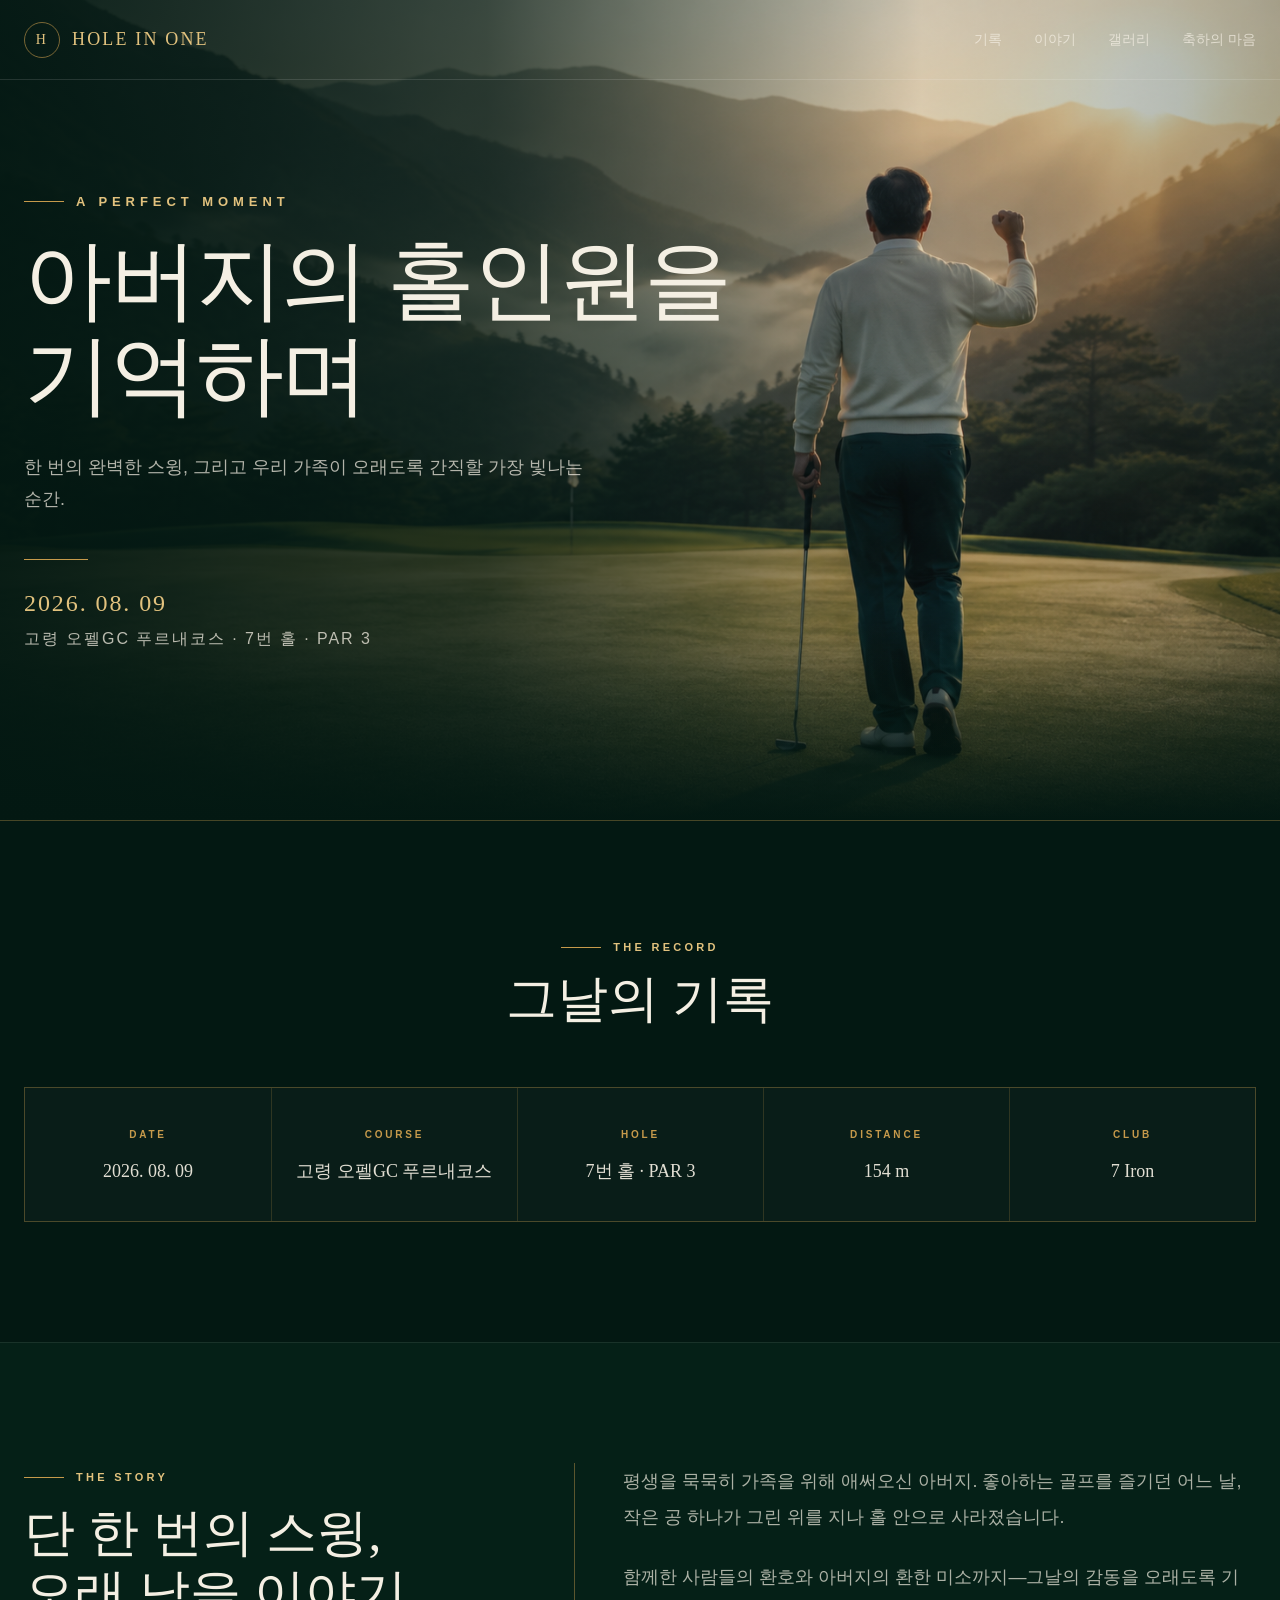
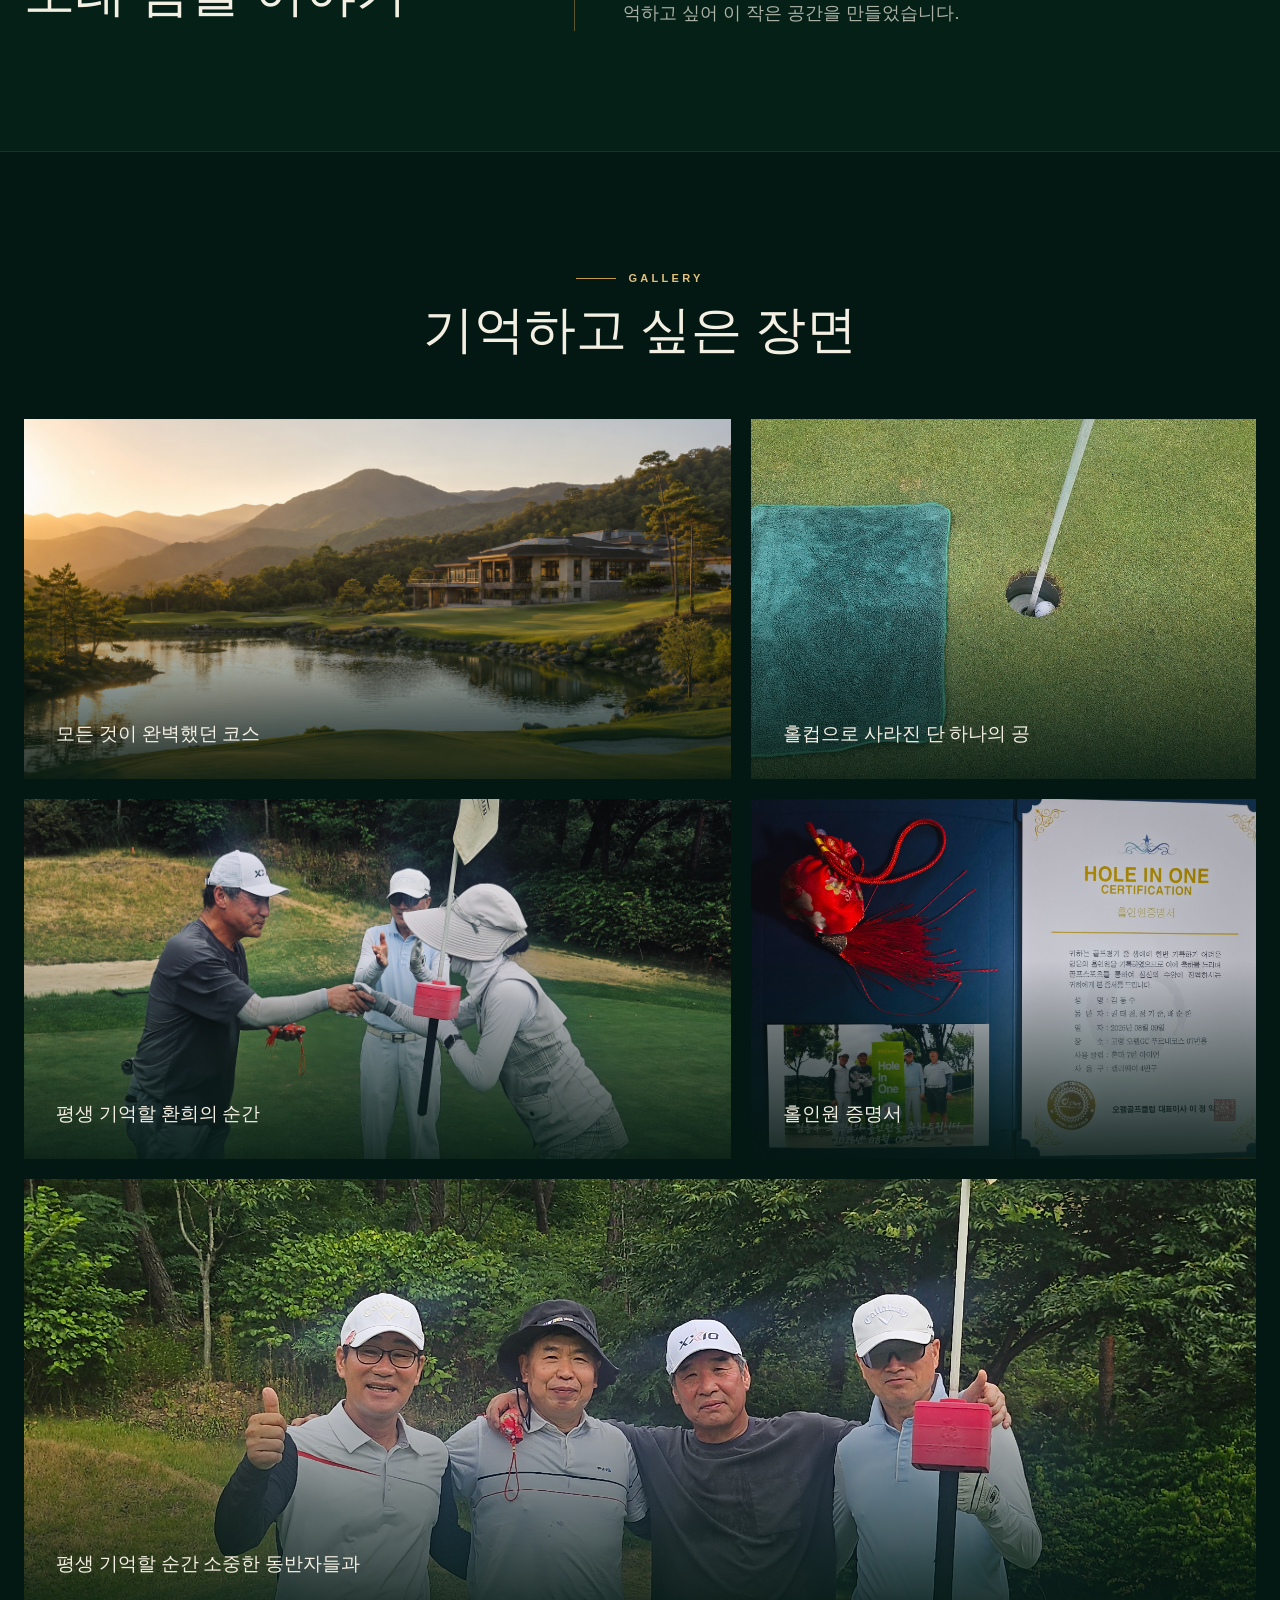
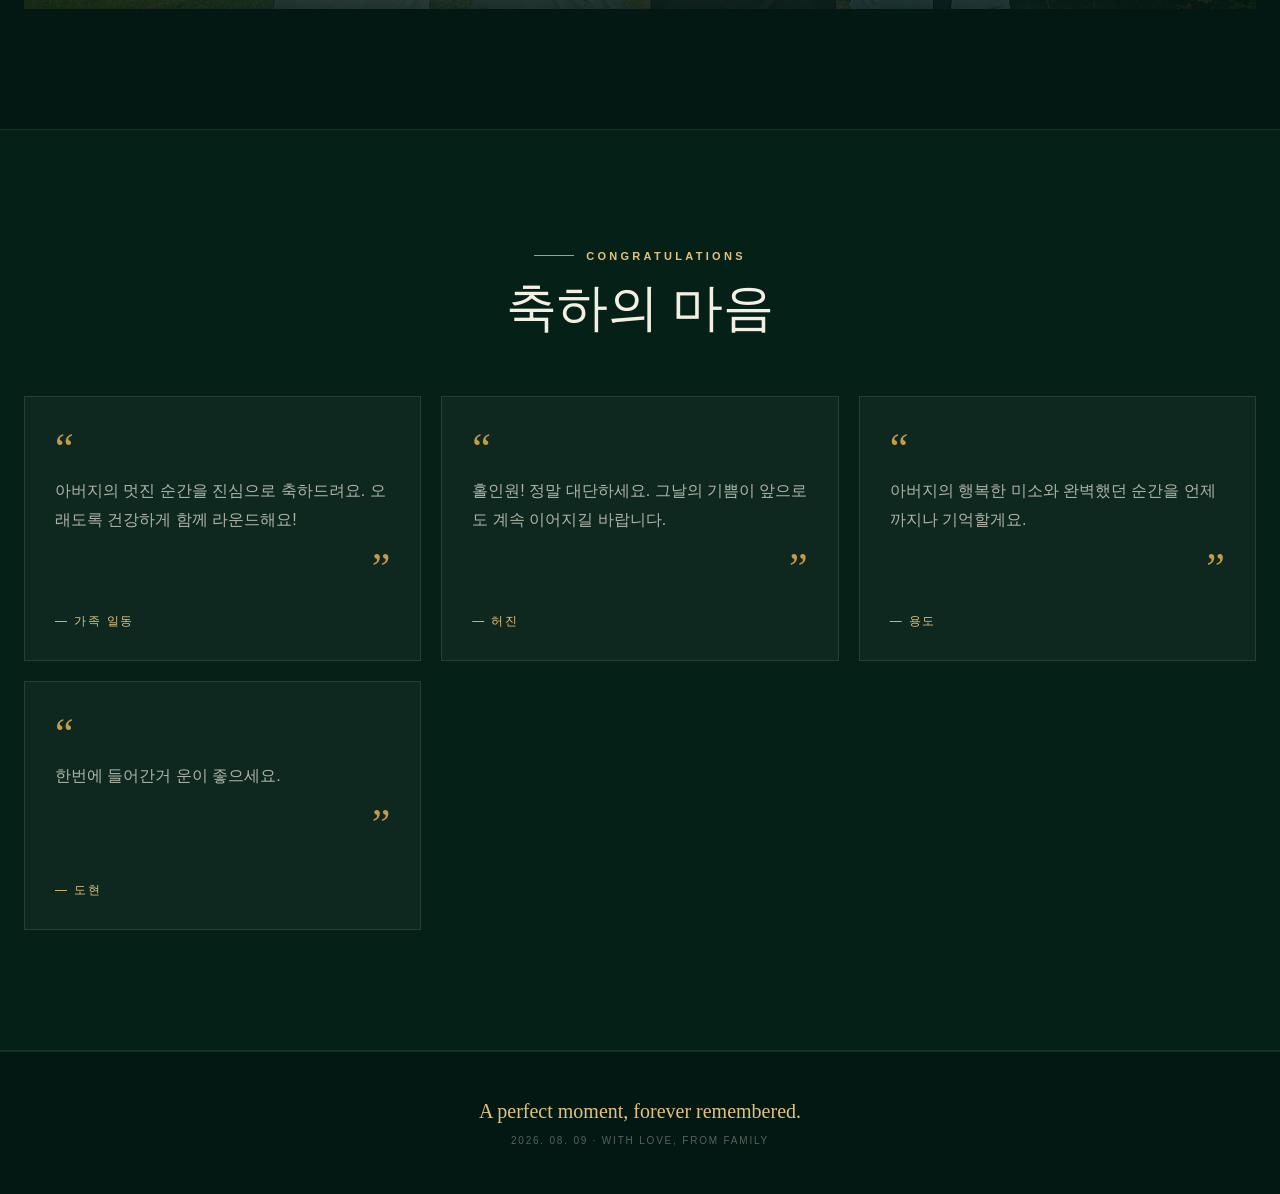
==== commit 99690472: "feat: redesign quick menu as radial fan" ====
--- a/index.html
+++ b/index.html
@@ -92,14 +92,16 @@
         <p id="modal-caption"></p>
       </div>
     </div>
-    <div id="quick-menu" class="quick-menu" aria-hidden="true">
-      <button id="quick-menu-toggle" class="quick-menu__toggle" aria-label="퀵메뉴 열기">▤</button>
+    <div id="quick-menu" class="quick-menu">
+      <button id="quick-menu-toggle" class="quick-menu__toggle" type="button" aria-label="퀵메뉴 열기" aria-expanded="false" aria-controls="quick-menu-panel">
+        <span class="quick-menu__toggle-icon" aria-hidden="true"><i></i><i></i><i></i></span>
+      </button>
       <nav id="quick-menu-panel" class="quick-menu__panel" aria-label="퀵 메뉴">
-        <a class="quick-menu__item" href="#home">처음으로</a>
-        <a class="quick-menu__item" href="#record">기록</a>
-        <a class="quick-menu__item" href="#story">이야기</a>
-        <a class="quick-menu__item" href="#gallery">갤러리</a>
-        <a class="quick-menu__item" href="#messages">축하의 마음</a>
+        <a class="quick-menu__item" href="#home" style="--x:-111px;--y:-18px;--r:9deg">처음으로</a>
+        <a class="quick-menu__item" href="#record" style="--x:-100px;--y:-51px;--r:27deg">기록</a>
+        <a class="quick-menu__item" href="#story" style="--x:-79px;--y:-79px;--r:45deg">이야기</a>
+        <a class="quick-menu__item" href="#gallery" style="--x:-51px;--y:-100px;--r:63deg">갤러리</a>
+        <a class="quick-menu__item" href="#messages" style="--x:-18px;--y:-111px;--r:81deg">축하의 마음</a>
       </nav>
     </div>
     <script>window.SITE_VERSION='1927bb7';</script>
--- a/css/style.css
+++ b/css/style.css
@@ -31,10 +31,30 @@
 .message-form__actions{display:flex;justify-content:flex-end}
 .message-form .button{background:var(--gold);color:var(--forest-950);border:0;padding:10px 16px;border-radius:8px;font-weight:700;cursor:pointer}
 .message-status{color:rgba(244,239,227,.7);font-size:13px;margin-top:6px}
+
+/* Quick menu (bottom-right) */
+.quick-menu{position:fixed;right:24px;bottom:24px;z-index:120;width:60px;height:60px;opacity:0;visibility:hidden;transform:translateY(10px) scale(.96);transition:opacity .22s,transform .22s,visibility .22s}
+.quick-menu.is-visible{opacity:1;visibility:visible;transform:translateY(0)}
+.quick-menu::before{content:"";position:absolute;inset:-7px;border:1px solid rgba(226,194,126,.25);border-radius:50%;opacity:0;transform:scale(.65);transition:opacity .3s,transform .45s cubic-bezier(.2,.8,.2,1)}
+.quick-menu.open::before{opacity:1;transform:scale(1)}
+.quick-menu__toggle{position:relative;z-index:2;width:60px;height:60px;padding:0;border-radius:50%;border:1px solid rgba(226,194,126,.72);background:linear-gradient(145deg,var(--gold-light),var(--gold));color:var(--forest-950);display:grid;place-items:center;cursor:pointer;box-shadow:0 10px 30px rgba(0,0,0,.32);transition:transform .35s cubic-bezier(.2,.8,.2,1),box-shadow .25s}
+.quick-menu__toggle:hover{box-shadow:0 12px 34px rgba(0,0,0,.42),0 0 0 5px rgba(198,154,75,.1)}
+.quick-menu.open .quick-menu__toggle{transform:rotate(45deg)}
+.quick-menu__toggle-icon{position:relative;width:24px;height:24px}.quick-menu__toggle-icon i{position:absolute;display:block;width:5px;height:5px;border-radius:50%;background:currentColor;transition:transform .3s}.quick-menu__toggle-icon i:nth-child(1){left:2px;top:9px}.quick-menu__toggle-icon i:nth-child(2){left:9px;top:9px}.quick-menu__toggle-icon i:nth-child(3){left:16px;top:9px}.quick-menu.open .quick-menu__toggle-icon i:nth-child(1){transform:translateX(7px) translateY(-7px)}.quick-menu.open .quick-menu__toggle-icon i:nth-child(3){transform:translateX(-7px) translateY(7px)}
+.quick-menu__panel{position:absolute;right:30px;bottom:30px;width:1px;height:1px;pointer-events:none}
+.quick-menu__panel::before{content:"";position:absolute;right:0;bottom:0;width:154px;height:154px;border:1px solid rgba(226,194,126,.52);border-radius:100% 0 0 0;background-color:var(--forest-950);background-image:repeating-conic-gradient(from 0deg at 100% 100%,transparent 0 17.65deg,rgba(226,194,126,.3) 17.65deg 18deg);box-shadow:-10px -10px 36px rgba(0,0,0,.28),inset 0 0 28px rgba(198,154,75,.07);opacity:0;transform:scale(.12);transform-origin:100% 100%;transition:opacity .2s,transform .42s cubic-bezier(.18,.89,.32,1.18)}
+.quick-menu.open .quick-menu__panel::before{opacity:1;transform:scale(1)}
+.quick-menu__item{position:absolute;z-index:1;right:0;bottom:-16px;display:grid;place-items:center;width:76px;height:32px;padding:0 6px;border:0;border-radius:999px;background:transparent;color:rgba(244,239,227,.88);font:12px/1 var(--sans);white-space:nowrap;opacity:0;transform:translateX(50%) scale(.2) rotate(16deg);transform-origin:center;transition:opacity .18s ease,transform .42s cubic-bezier(.18,.89,.32,1.25),color .2s,background .2s;pointer-events:none}
+.quick-menu.open .quick-menu__item{opacity:1;transform:translate(var(--x),var(--y)) translateX(50%) scale(1) rotate(var(--r));pointer-events:auto}
+.quick-menu.open .quick-menu__item:nth-child(2){transition-delay:40ms}.quick-menu.open .quick-menu__item:nth-child(3){transition-delay:80ms}.quick-menu.open .quick-menu__item:nth-child(4){transition-delay:120ms}.quick-menu.open .quick-menu__item:nth-child(5){transition-delay:160ms}
+.quick-menu__item:hover,.quick-menu__item:focus-visible{color:var(--forest-950);background:var(--gold-light)}
+.quick-menu__toggle:focus-visible,.quick-menu__item:focus-visible{outline:2px solid var(--gold-light);outline-offset:4px}
+
+@media(max-width:560px){.quick-menu{right:16px;bottom:16px;width:52px;height:52px}.quick-menu__toggle{width:52px;height:52px}.quick-menu__panel{right:26px;bottom:26px}.quick-menu__panel::before{width:136px;height:136px}.quick-menu__item{bottom:-15px;width:68px;height:30px;font-size:11px}.quick-menu__item:nth-child(1){--x:-99px!important;--y:-16px!important}.quick-menu__item:nth-child(2){--x:-89px!important;--y:-45px!important}.quick-menu__item:nth-child(3){--x:-71px!important;--y:-71px!important}.quick-menu__item:nth-child(4){--x:-45px!important;--y:-89px!important}.quick-menu__item:nth-child(5){--x:-16px!important;--y:-99px!important}}
 .note{text-align:center;margin:30px 0 0;color:rgba(244,239,227,.4);font-size:12px}.note code{font-family:monospace}
 .footer{padding:48px 24px;text-align:center;border-top:1px solid rgba(255,255,255,.08)}.footer p{margin:0;color:var(--gold-light);font:20px var(--serif)}.footer small{display:block;margin-top:12px;color:rgba(244,239,227,.35);font-size:10px;letter-spacing:.18em}
 .modal{position:fixed;z-index:100;inset:0;display:grid;place-items:center;padding:24px;visibility:hidden;opacity:0;transition:opacity .25s,visibility .25s}.modal.is-open{visibility:visible;opacity:1}.modal__backdrop{position:absolute;inset:0;width:100%;height:100%;border:0;background:rgba(1,10,7,.92);cursor:zoom-out}.modal__panel{position:relative;z-index:1;display:flex;flex-direction:column;align-items:center;max-width:min(1100px,94vw);max-height:92vh}.modal__panel img{display:block;max-width:100%;max-height:82vh;object-fit:contain;box-shadow:0 24px 80px rgba(0,0,0,.55)}.modal__panel p{margin:16px 0 0;color:rgba(244,239,227,.8);font:18px var(--serif);text-align:center}.modal__close{position:absolute;z-index:2;top:-18px;right:-18px;display:grid;place-items:center;width:44px;height:44px;border:1px solid rgba(226,194,126,.65);border-radius:50%;background:var(--forest-950);color:var(--ivory);font-size:30px;line-height:1;cursor:pointer}.modal__close:hover,.modal__close:focus-visible{background:var(--gold);color:var(--forest-950)}body.modal-open{overflow:hidden}
 @keyframes rise{from{opacity:0;transform:translateY(20px)}to{opacity:1;transform:translateY(0)}}
 @media(max-width:850px){.brand>span:last-child{display:none}nav{gap:18px;font-size:12px}.hero,.hero__content{min-height:740px}.hero__image{background-position:68% center}.record-grid{grid-template-columns:repeat(2,1fr)}.record+.record{border-left:0}.record:nth-child(even){border-left:1px solid rgba(198,154,75,.2)}.record:nth-child(n+3){border-top:1px solid rgba(198,154,75,.2)}.story-grid{grid-template-columns:1fr;gap:44px}.story-copy{padding-left:28px}.gallery-grid{grid-template-columns:1fr}.gallery-item:last-child{grid-column:auto}.message-grid{grid-template-columns:1fr}}
-@media(max-width:560px){.shell{width:min(calc(100% - 32px),1280px)}.site-header{height:72px;padding-inline:16px}nav{gap:12px;font-size:11px}nav a:last-child{display:none}.hero__shade{background:linear-gradient(90deg,rgba(3,24,18,.92),rgba(3,24,18,.55)),linear-gradient(0deg,var(--forest-950),transparent 30%)}h1{font-size:48px}.hero__subtitle{font-size:16px}.section{padding-block:88px}.record-grid{grid-template-columns:1fr}.record:nth-child(even){border-left:0}.record+.record{border-top:1px solid rgba(198,154,75,.2)}.gallery-item,.gallery-item:last-child{min-height:320px}.modal{padding:14px}.modal__close{top:10px;right:10px;width:40px;height:40px;background:rgba(3,24,18,.85)}.modal__panel p{font-size:16px}}
-@media(prefers-reduced-motion:reduce){html{scroll-behavior:auto}.hero__copy{animation:none}.gallery-item img{transition:none}}
+@media(max-width:560px){.shell{width:min(calc(100% - 32px),1280px)}.site-header{height:72px;padding-inline:16px}nav{gap:12px;font-size:11px}.hero__shade{background:linear-gradient(90deg,rgba(3,24,18,.92),rgba(3,24,18,.55)),linear-gradient(0deg,var(--forest-950),transparent 30%)}h1{font-size:48px}.hero__subtitle{font-size:16px}.section{padding-block:88px}.record-grid{grid-template-columns:1fr}.record:nth-child(even){border-left:0}.record+.record{border-top:1px solid rgba(198,154,75,.2)}.gallery-item,.gallery-item:last-child{min-height:320px}.modal{padding:14px}.modal__close{top:10px;right:10px;width:40px;height:40px;background:rgba(3,24,18,.85)}.modal__panel p{font-size:16px}}
+@media(prefers-reduced-motion:reduce){html{scroll-behavior:auto}.hero__copy{animation:none}.gallery-item img,.quick-menu,.quick-menu::before,.quick-menu__toggle,.quick-menu__item{transition:none}}
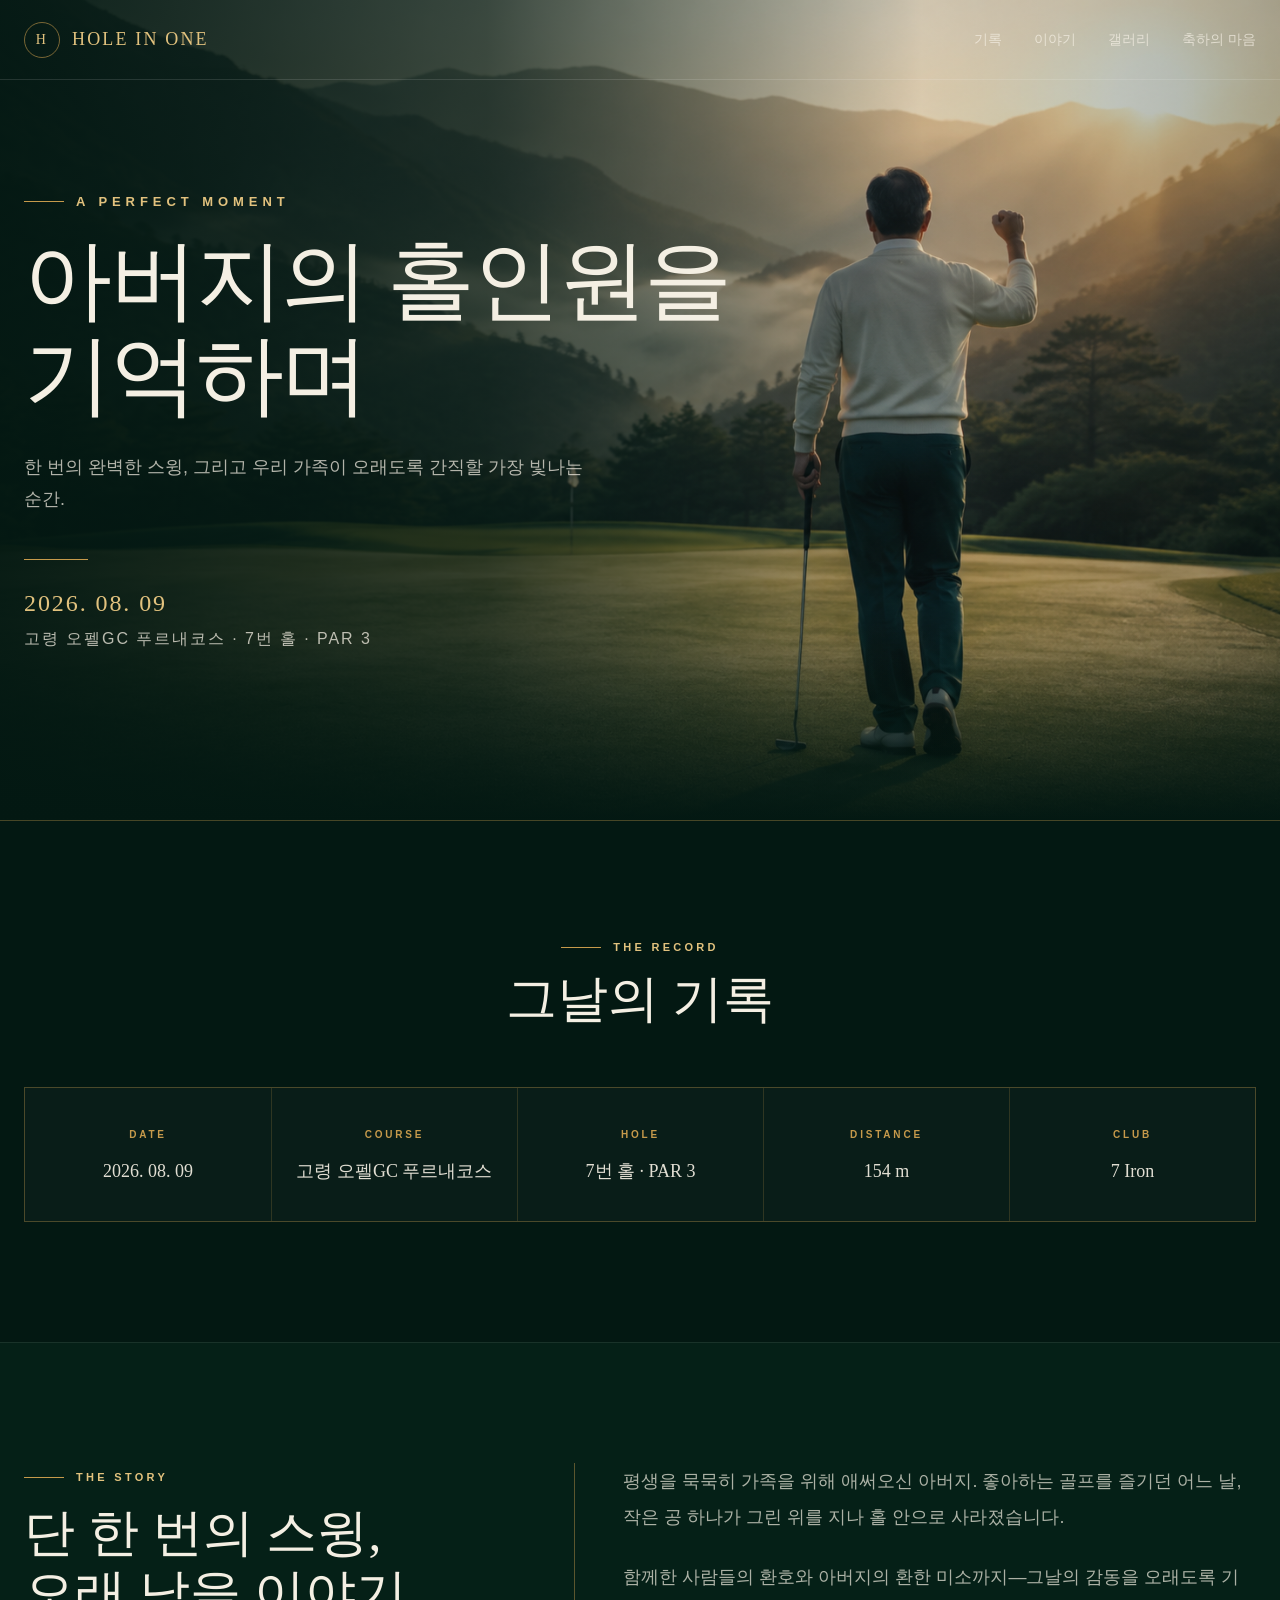
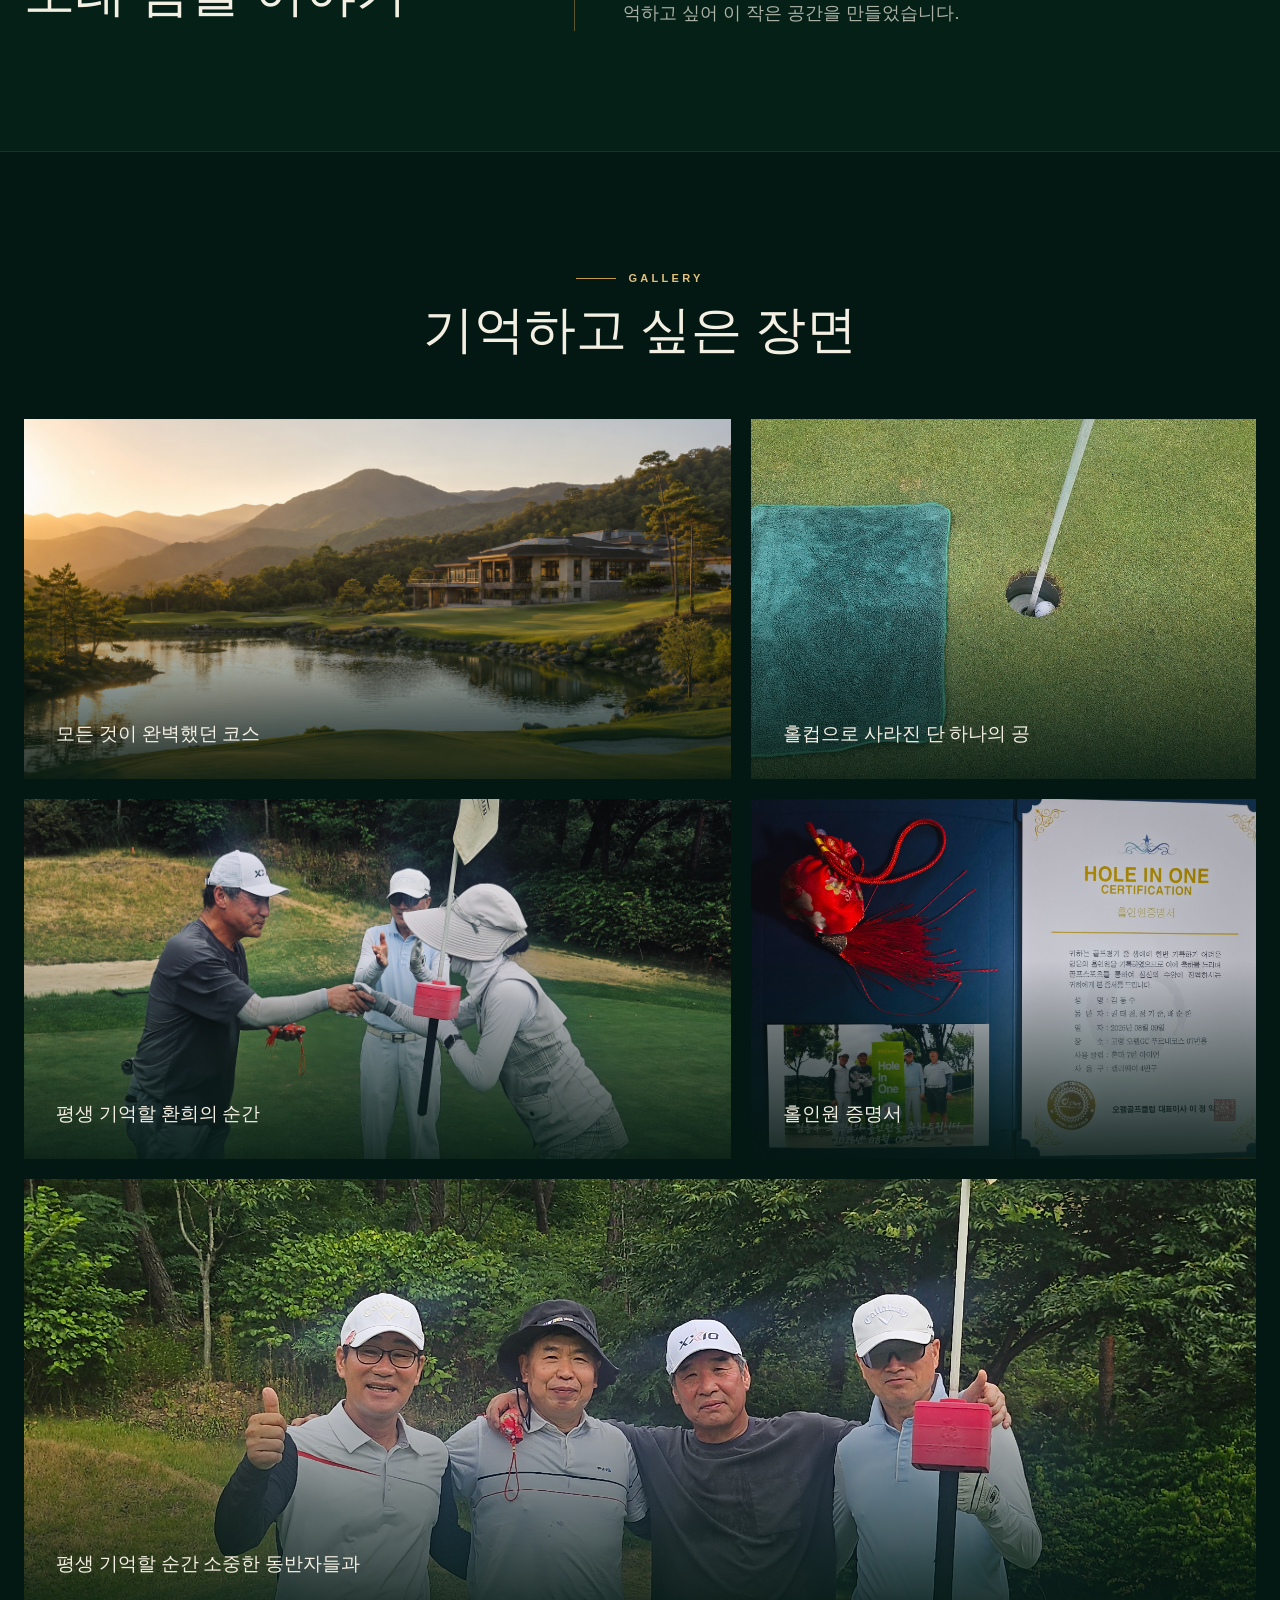
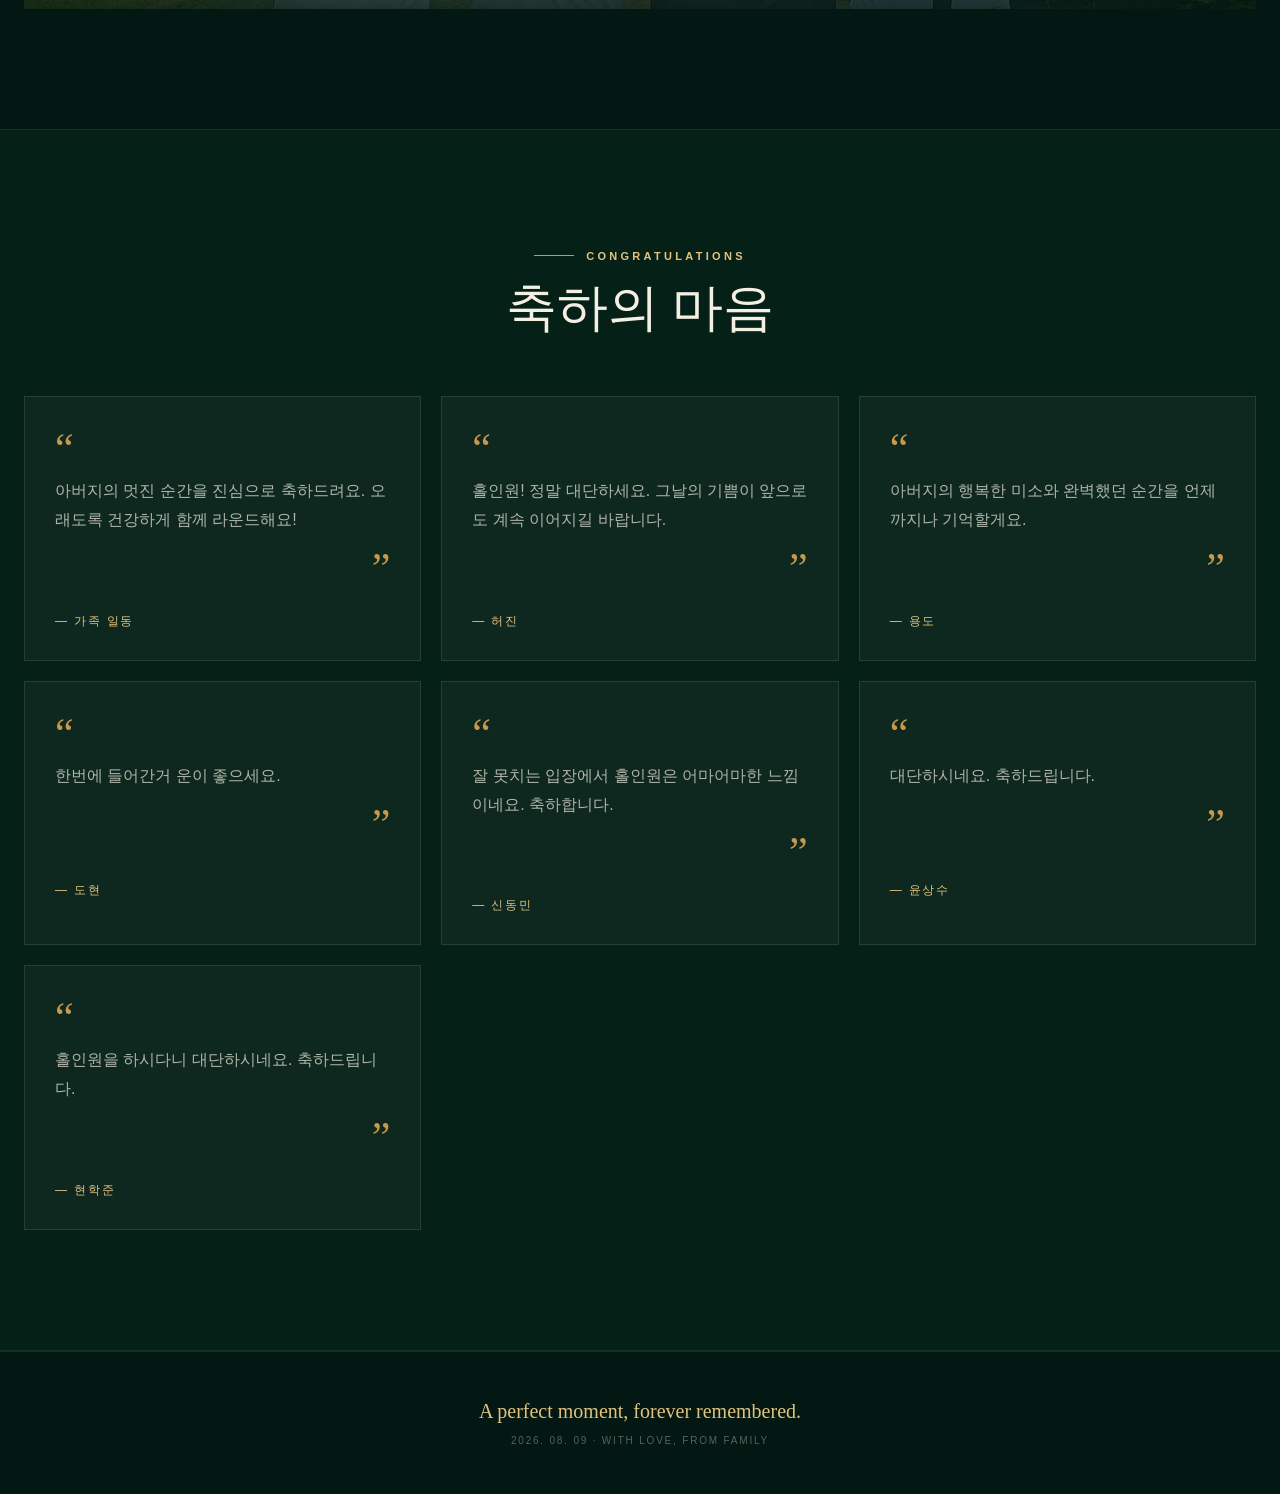
==== commit 8a84401b: "chore(deploy): set site version efaa022" ====
--- a/index.html
+++ b/index.html
@@ -7,20 +7,20 @@
     <meta name="theme-color" content="#031812" />
     <title>아버지의 홀인원 기념관</title>
     <!-- Social preview / favicon -->
-    <link rel="icon" href="/favicon.ico?v=1927bb7" />
-    <link rel="icon" type="image/png" href="/images/hero/hole-in-one-hero.png?v=1927bb7" />
-    <link rel="apple-touch-icon" href="/images/hero/hole-in-one-hero.png?v=1927bb7" />
+    <link rel="icon" href="/favicon.ico?v=efaa022" />
+    <link rel="icon" type="image/png" href="/images/hero/hole-in-one-hero.png?v=efaa022" />
+    <link rel="apple-touch-icon" href="/images/hero/hole-in-one-hero.png?v=efaa022" />
     <link rel="canonical" href="https://yongdokim5083.github.io/fathers-hole-in-one-static/" />
     <meta property="og:title" content="아버지의 홀인원 기념관" />
     <meta property="og:description" content="평생 기억할 아버지의 홀인원, 그 완벽한 순간을 기록합니다." />
     <meta property="og:type" content="website" />
     <meta property="og:url" content="https://yongdokim5083.github.io/fathers-hole-in-one-static/" />
-    <meta property="og:image" content="https://yongdokim5083.github.io/fathers-hole-in-one-static/images/hero/hole-in-one-hero.png?v=1927bb7" />
+    <meta property="og:image" content="https://yongdokim5083.github.io/fathers-hole-in-one-static/images/hero/hole-in-one-hero.png?v=efaa022" />
     <meta name="twitter:card" content="summary_large_image" />
     <meta name="twitter:title" content="아버지의 홀인원 기념관" />
     <meta name="twitter:description" content="평생 기억할 아버지의 홀인원, 그 완벽한 순간을 기록합니다." />
-    <meta name="twitter:image" content="https://yongdokim5083.github.io/fathers-hole-in-one-static/images/hero/hole-in-one-hero.png?v=1927bb7" />
-    <link rel="stylesheet" href="./css/style.css?v=1927bb7" />
+    <meta name="twitter:image" content="https://yongdokim5083.github.io/fathers-hole-in-one-static/images/hero/hole-in-one-hero.png?v=efaa022" />
+    <link rel="stylesheet" href="./css/style.css?v=efaa022" />
   </head>
   <body>
     <main>
@@ -104,8 +104,8 @@
         <a class="quick-menu__item" href="#messages" style="--x:-18px;--y:-111px;--r:81deg">축하의 마음</a>
       </nav>
     </div>
-    <script>window.SITE_VERSION='1927bb7';</script>
-    <script src="./js/content.js?v=1927bb7"></script>
-    <script src="./js/main.js?v=1927bb7"></script>
+    <script>window.SITE_VERSION='efaa022';</script>
+    <script src="./js/content.js?v=efaa022"></script>
+    <script src="./js/main.js?v=efaa022"></script>
   </body>
 </html>
--- a/css/style.css
+++ b/css/style.css
@@ -5,7 +5,7 @@
 *{box-sizing:border-box} html{scroll-behavior:smooth} body{margin:0;background:var(--forest-950);color:var(--ivory);font-family:var(--sans)}
 a{color:inherit;text-decoration:none} img{display:block;max-width:100%} ::selection{background:var(--gold);color:var(--forest-950)}
 .shell{width:min(calc(100% - 48px),1280px);margin-inline:auto}.hero{position:relative;min-height:820px;border-bottom:1px solid rgba(198,154,75,.35);overflow:hidden}
-.hero__image{position:absolute;inset:0;background:url('../images/hero/hole-in-one-hero.png?v=1927bb7') 62% center/cover no-repeat}
+.hero__image{position:absolute;inset:0;background:url('../images/hero/hole-in-one-hero.png?v=efaa022') 62% center/cover no-repeat}
 .hero__shade{position:absolute;inset:0;background:linear-gradient(90deg,rgba(3,24,18,.94),rgba(3,24,18,.74) 38%,rgba(3,24,18,.14) 72%,rgba(3,24,18,.34)),linear-gradient(0deg,var(--forest-950),transparent 24%)}
 .site-header{position:absolute;z-index:2;inset:0 0 auto;display:flex;align-items:center;justify-content:space-between;height:80px;padding:0 max(24px,calc((100vw - 1280px)/2));border-bottom:1px solid rgba(255,255,255,.12)}
 .brand{display:flex;align-items:center;gap:12px;color:var(--gold-light);font:18px var(--serif);letter-spacing:.12em}.brand__mark{display:grid;place-items:center;width:36px;height:36px;border:1px solid rgba(198,154,75,.6);border-radius:50%;font-size:14px}
